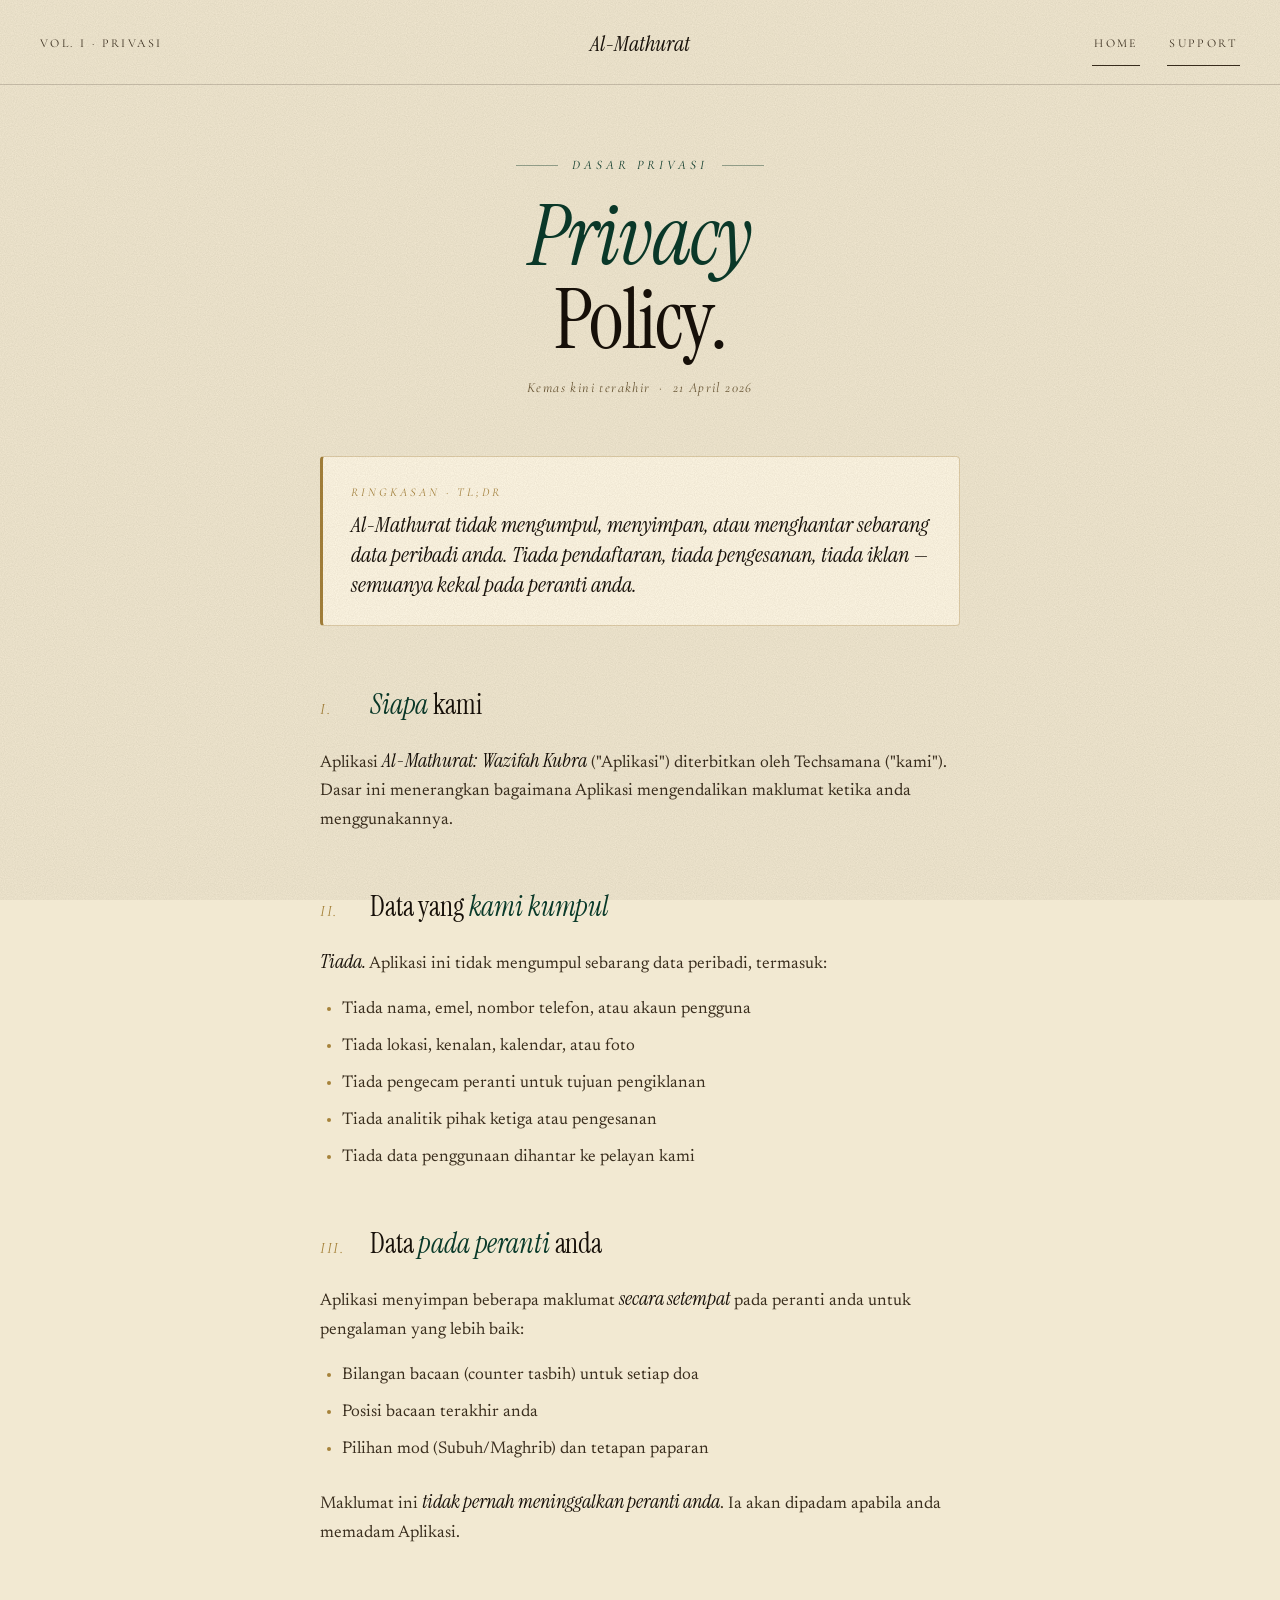
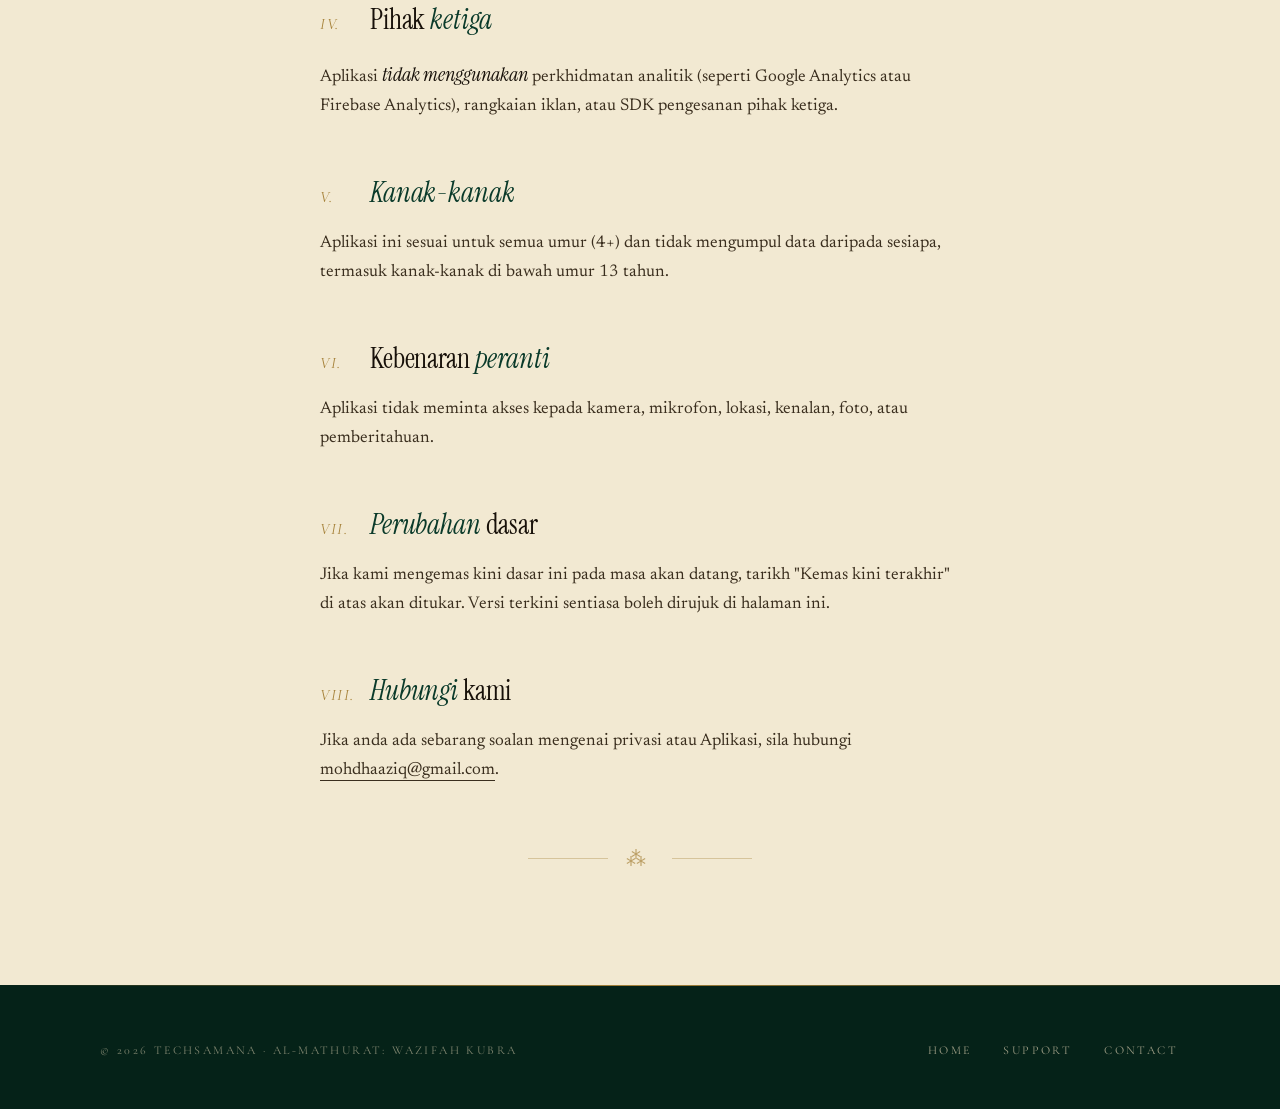
==== privacy.html @ 92a02a67 "Initial landing page for mathurat.haaziq.dev Static HTML landing with Privacy + Support pages for Al" ====
<!DOCTYPE html>
<html lang="ms">
<head>
  <meta charset="UTF-8" />
  <meta name="viewport" content="width=device-width, initial-scale=1.0" />
  <title>Privacy Policy — Al-Mathurat: Wazifah Kubra</title>
  <meta name="description" content="Dasar privasi untuk aplikasi Al-Mathurat: Wazifah Kubra. Kami tidak mengumpul sebarang data peribadi." />
  <meta name="theme-color" content="#0a3a2a" />
  <link rel="icon" type="image/png" href="./assets/icon.png" />

  <link rel="preconnect" href="https://fonts.googleapis.com" />
  <link rel="preconnect" href="https://fonts.gstatic.com" crossorigin />
  <link href="https://fonts.googleapis.com/css2?family=Amiri:wght@400;700&family=Cormorant+Garamond:ital,wght@0,400;0,500;1,400&family=Instrument+Serif:ital@0;1&family=Newsreader:ital,opsz,wght@0,6..72,300;0,6..72,400;0,6..72,500;1,6..72,300;1,6..72,400&display=swap" rel="stylesheet" />

  <style>
    :root {
      --paper:      #f2e9d2;
      --paper-2:    #ebdfc2;
      --ink:        #171009;
      --ink-soft:   #3a2e1e;
      --ink-mute:   #6b5836;
      --emerald:    #0a3a2a;
      --emerald-dk: #052218;
      --gold:       #a6823a;
      --gold-soft:  #c9a55f;
      --oxblood:    #7a2e2a;
      --rule:       rgba(23, 16, 9, 0.18);
      --rule-soft:  rgba(23, 16, 9, 0.08);
    }
    * { box-sizing: border-box; }
    html, body { margin: 0; padding: 0; }
    body {
      background: var(--paper);
      color: var(--ink);
      font-family: 'Newsreader', 'Iowan Old Style', Georgia, serif;
      font-size: 18px;
      line-height: 1.65;
      -webkit-font-smoothing: antialiased;
      text-rendering: optimizeLegibility;
    }
    body::before {
      content: '';
      position: fixed;
      inset: 0;
      pointer-events: none;
      z-index: 100;
      background-image: url("data:image/svg+xml;utf8,<svg xmlns='http://www.w3.org/2000/svg' width='220' height='220'><filter id='n'><feTurbulence type='fractalNoise' baseFrequency='0.9' numOctaves='2' stitchTiles='stitch'/><feColorMatrix values='0 0 0 0 0.09 0 0 0 0 0.06 0 0 0 0 0.03 0 0 0 0.55 0'/></filter><rect width='100%25' height='100%25' filter='url(%23n)'/></svg>");
      opacity: 0.22;
      mix-blend-mode: multiply;
    }
    a { color: inherit; text-decoration: none; }
    .ul-link { position: relative; display: inline; border-bottom: 1px solid currentColor; padding-bottom: 1px; }
    .ul-link:hover { color: var(--emerald); }

    /* Focus rings */
    *:focus { outline: none; }
    a:focus-visible,
    summary:focus-visible,
    button:focus-visible {
      outline: 2px solid var(--emerald);
      outline-offset: 3px;
      border-radius: 2px;
    }

    /* Skip link */
    .skip-link {
      position: absolute;
      top: -48px; left: 14px;
      background: var(--ink); color: var(--paper);
      padding: 10px 18px;
      font-family: 'Cormorant Garamond', serif;
      font-size: 13px; letter-spacing: 0.2em; text-transform: uppercase;
      z-index: 1000; transition: top 0.2s ease-out;
    }
    .skip-link:focus { top: 14px; }

    /* Masthead */
    .masthead {
      padding: 22px 40px 18px;
      display: grid;
      grid-template-columns: 1fr auto 1fr;
      align-items: center;
      gap: 20px;
      border-bottom: 1px solid var(--rule);
      font-family: 'Cormorant Garamond', serif;
      font-size: 12px;
      letter-spacing: 0.2em;
      text-transform: uppercase;
      color: var(--ink-soft);
    }
    .masthead-left { justify-self: start; }
    .masthead-right { justify-self: end; }
    .masthead-right a {
      margin-left: 22px;
      display: inline-flex;
      align-items: center;
      min-height: 44px;
      padding: 10px 2px;
    }
    .masthead-brand {
      justify-self: center;
      font-family: 'Instrument Serif', serif;
      font-style: italic;
      font-size: 22px;
      letter-spacing: 0;
      text-transform: none;
      color: var(--ink);
      line-height: 1;
    }

    /* Article */
    .article {
      max-width: 720px;
      margin: 0 auto;
      padding: 70px 40px 100px;
    }
    .article-header { text-align: center; margin-bottom: 56px; }
    .eyebrow {
      font-family: 'Cormorant Garamond', serif;
      font-style: italic;
      font-size: 13px;
      letter-spacing: 0.3em;
      text-transform: uppercase;
      color: var(--emerald);
      margin-bottom: 18px;
      display: flex;
      align-items: center;
      justify-content: center;
      gap: 14px;
    }
    .eyebrow::before, .eyebrow::after {
      content: '';
      width: 42px;
      height: 1px;
      background: var(--emerald);
      opacity: 0.4;
    }
    h1 {
      font-family: 'Instrument Serif', serif;
      font-weight: 400;
      font-size: clamp(48px, 7vw, 84px);
      line-height: 1;
      letter-spacing: -0.02em;
      margin: 0 0 14px;
      color: var(--ink);
    }
    h1 em { font-style: italic; color: var(--emerald); }
    .updated {
      font-family: 'Cormorant Garamond', serif;
      font-style: italic;
      color: var(--ink-mute);
      font-size: 14px;
      letter-spacing: 0.1em;
    }

    /* Summary card */
    .summary {
      background: #fff8e5;
      border: 1px solid rgba(166, 130, 58, 0.35);
      border-left: 3px solid var(--gold);
      border-radius: 4px;
      padding: 26px 28px;
      margin: 44px 0 56px;
      position: relative;
    }
    .summary .label {
      font-family: 'Cormorant Garamond', serif;
      font-style: italic;
      font-size: 12px;
      letter-spacing: 0.25em;
      text-transform: uppercase;
      color: var(--gold);
      display: block;
      margin-bottom: 8px;
    }
    .summary p {
      font-family: 'Instrument Serif', serif;
      font-style: italic;
      font-size: 22px;
      line-height: 1.35;
      margin: 0;
      color: var(--ink);
    }

    /* Section */
    h2 {
      font-family: 'Instrument Serif', serif;
      font-weight: 400;
      font-size: 28px;
      letter-spacing: -0.005em;
      margin: 48px 0 4px;
      color: var(--ink);
      display: flex;
      align-items: baseline;
      gap: 14px;
    }
    h2 em { font-style: italic; color: var(--emerald); }
    h2 .num {
      font-family: 'Cormorant Garamond', serif;
      font-style: italic;
      font-size: 16px;
      color: var(--gold);
      letter-spacing: 0.1em;
      min-width: 36px;
    }
    h2 + p { margin-top: 14px; }

    p, li { color: var(--ink-soft); font-size: 17px; line-height: 1.7; }
    p { margin: 0 0 16px; }
    p strong { color: var(--ink); font-weight: 500; font-style: italic; font-family: 'Instrument Serif', serif; font-size: 20px; }
    ul { padding-left: 22px; margin: 8px 0 20px; }
    ul li { margin-bottom: 8px; }
    ul li::marker { color: var(--gold); }

    /* Ornament divider */
    .ornament {
      display: flex;
      align-items: center;
      justify-content: center;
      gap: 18px;
      padding: 40px 0 10px;
      color: var(--gold);
      opacity: 0.7;
    }
    .ornament .line { width: 80px; height: 1px; background: currentColor; opacity: 0.5; }
    .ornament .glyph {
      font-family: 'Instrument Serif', serif;
      font-size: 20px;
      letter-spacing: 0.4em;
    }

    /* Footer */
    .colophon {
      background: var(--emerald-dk);
      color: #d4c9ac;
      padding: 44px 40px 36px;
      position: relative;
    }
    .colophon::before {
      content: '';
      position: absolute;
      top: 0; left: 0; right: 0;
      height: 1px;
      background: linear-gradient(90deg, transparent, var(--gold), transparent);
    }
    .colophon-inner {
      max-width: 1080px;
      margin: 0 auto;
      display: flex;
      justify-content: space-between;
      align-items: center;
      flex-wrap: wrap;
      gap: 18px;
      font-family: 'Cormorant Garamond', serif;
      font-size: 12px;
      letter-spacing: 0.2em;
      text-transform: uppercase;
      color: rgba(212, 201, 172, 0.6);
    }
    .colophon nav { display: flex; gap: 28px; }
    .colophon nav a {
      color: rgba(212, 201, 172, 0.75);
      transition: color 0.3s;
      display: inline-flex;
      align-items: center;
      min-height: 44px;
      padding: 6px 2px;
    }
    .colophon nav a:hover { color: var(--gold-soft); }

    @media (max-width: 720px) {
      .masthead { padding: 16px 20px; font-size: 10px; grid-template-columns: 1fr 1fr; }
      .masthead-brand { grid-column: 1 / -1; justify-self: start; font-size: 18px; order: -1; }
      .masthead-right a { margin-left: 14px; }
      .article { padding: 50px 22px 70px; }
      .summary p { font-size: 19px; }
      h2 { font-size: 24px; }
      .colophon { padding: 36px 22px; }
      .colophon-inner { flex-direction: column; align-items: flex-start; }
    }
  </style>
</head>
<body>

  <a href="#main" class="skip-link">Langkau ke kandungan</a>

  <header class="masthead">
    <div class="masthead-left">Vol. I · Privasi</div>
    <a class="masthead-brand" href="./index.html">Al-Mathurat</a>
    <div class="masthead-right">
      <a class="ul-link" href="./index.html">Home</a>
      <a class="ul-link" href="./support.html">Support</a>
    </div>
  </header>

  <main id="main"><article class="article">
    <header class="article-header">
      <div class="eyebrow"><span>Dasar Privasi</span></div>
      <h1><em>Privacy</em><br/>Policy.</h1>
      <div class="updated">Kemas kini terakhir &nbsp;·&nbsp; 21 April 2026</div>
    </header>

    <aside class="summary">
      <span class="label">Ringkasan · tl;dr</span>
      <p>Al-Mathurat tidak mengumpul, menyimpan, atau menghantar sebarang data peribadi anda. Tiada pendaftaran, tiada pengesanan, tiada iklan — semuanya kekal pada peranti anda.</p>
    </aside>

    <h2><span class="num">I.</span> <span><em>Siapa</em> kami</span></h2>
    <p>Aplikasi <strong>Al-Mathurat: Wazifah Kubra</strong> ("Aplikasi") diterbitkan oleh Techsamana ("kami"). Dasar ini menerangkan bagaimana Aplikasi mengendalikan maklumat ketika anda menggunakannya.</p>

    <h2><span class="num">II.</span> <span>Data yang <em>kami kumpul</em></span></h2>
    <p><strong>Tiada.</strong> Aplikasi ini tidak mengumpul sebarang data peribadi, termasuk:</p>
    <ul>
      <li>Tiada nama, emel, nombor telefon, atau akaun pengguna</li>
      <li>Tiada lokasi, kenalan, kalendar, atau foto</li>
      <li>Tiada pengecam peranti untuk tujuan pengiklanan</li>
      <li>Tiada analitik pihak ketiga atau pengesanan</li>
      <li>Tiada data penggunaan dihantar ke pelayan kami</li>
    </ul>

    <h2><span class="num">III.</span> <span>Data <em>pada peranti</em> anda</span></h2>
    <p>Aplikasi menyimpan beberapa maklumat <strong>secara setempat</strong> pada peranti anda untuk pengalaman yang lebih baik:</p>
    <ul>
      <li>Bilangan bacaan (counter tasbih) untuk setiap doa</li>
      <li>Posisi bacaan terakhir anda</li>
      <li>Pilihan mod (Subuh/Maghrib) dan tetapan paparan</li>
    </ul>
    <p>Maklumat ini <strong>tidak pernah meninggalkan peranti anda</strong>. Ia akan dipadam apabila anda memadam Aplikasi.</p>

    <h2><span class="num">IV.</span> <span>Pihak <em>ketiga</em></span></h2>
    <p>Aplikasi <strong>tidak menggunakan</strong> perkhidmatan analitik (seperti Google Analytics atau Firebase Analytics), rangkaian iklan, atau SDK pengesanan pihak ketiga.</p>

    <h2><span class="num">V.</span> <span><em>Kanak-kanak</em></span></h2>
    <p>Aplikasi ini sesuai untuk semua umur (4+) dan tidak mengumpul data daripada sesiapa, termasuk kanak-kanak di bawah umur 13 tahun.</p>

    <h2><span class="num">VI.</span> <span>Kebenaran <em>peranti</em></span></h2>
    <p>Aplikasi tidak meminta akses kepada kamera, mikrofon, lokasi, kenalan, foto, atau pemberitahuan.</p>

    <h2><span class="num">VII.</span> <span><em>Perubahan</em> dasar</span></h2>
    <p>Jika kami mengemas kini dasar ini pada masa akan datang, tarikh "Kemas kini terakhir" di atas akan ditukar. Versi terkini sentiasa boleh dirujuk di halaman ini.</p>

    <h2><span class="num">VIII.</span> <span><em>Hubungi</em> kami</span></h2>
    <p>Jika anda ada sebarang soalan mengenai privasi atau Aplikasi, sila hubungi <a class="ul-link" href="mailto:mohdhaaziq@gmail.com">mohdhaaziq@gmail.com</a>.</p>

    <div class="ornament" aria-hidden="true">
      <span class="line"></span>
      <span class="glyph">⁂</span>
      <span class="line"></span>
    </div>
  </article></main>

  <footer class="colophon">
    <div class="colophon-inner">
      <div>© 2026 Techsamana · Al-Mathurat: Wazifah Kubra</div>
      <nav>
        <a href="./index.html">Home</a>
        <a href="./support.html">Support</a>
        <a href="mailto:mohdhaaziq@gmail.com">Contact</a>
      </nav>
    </div>
  </footer>

</body>
</html>
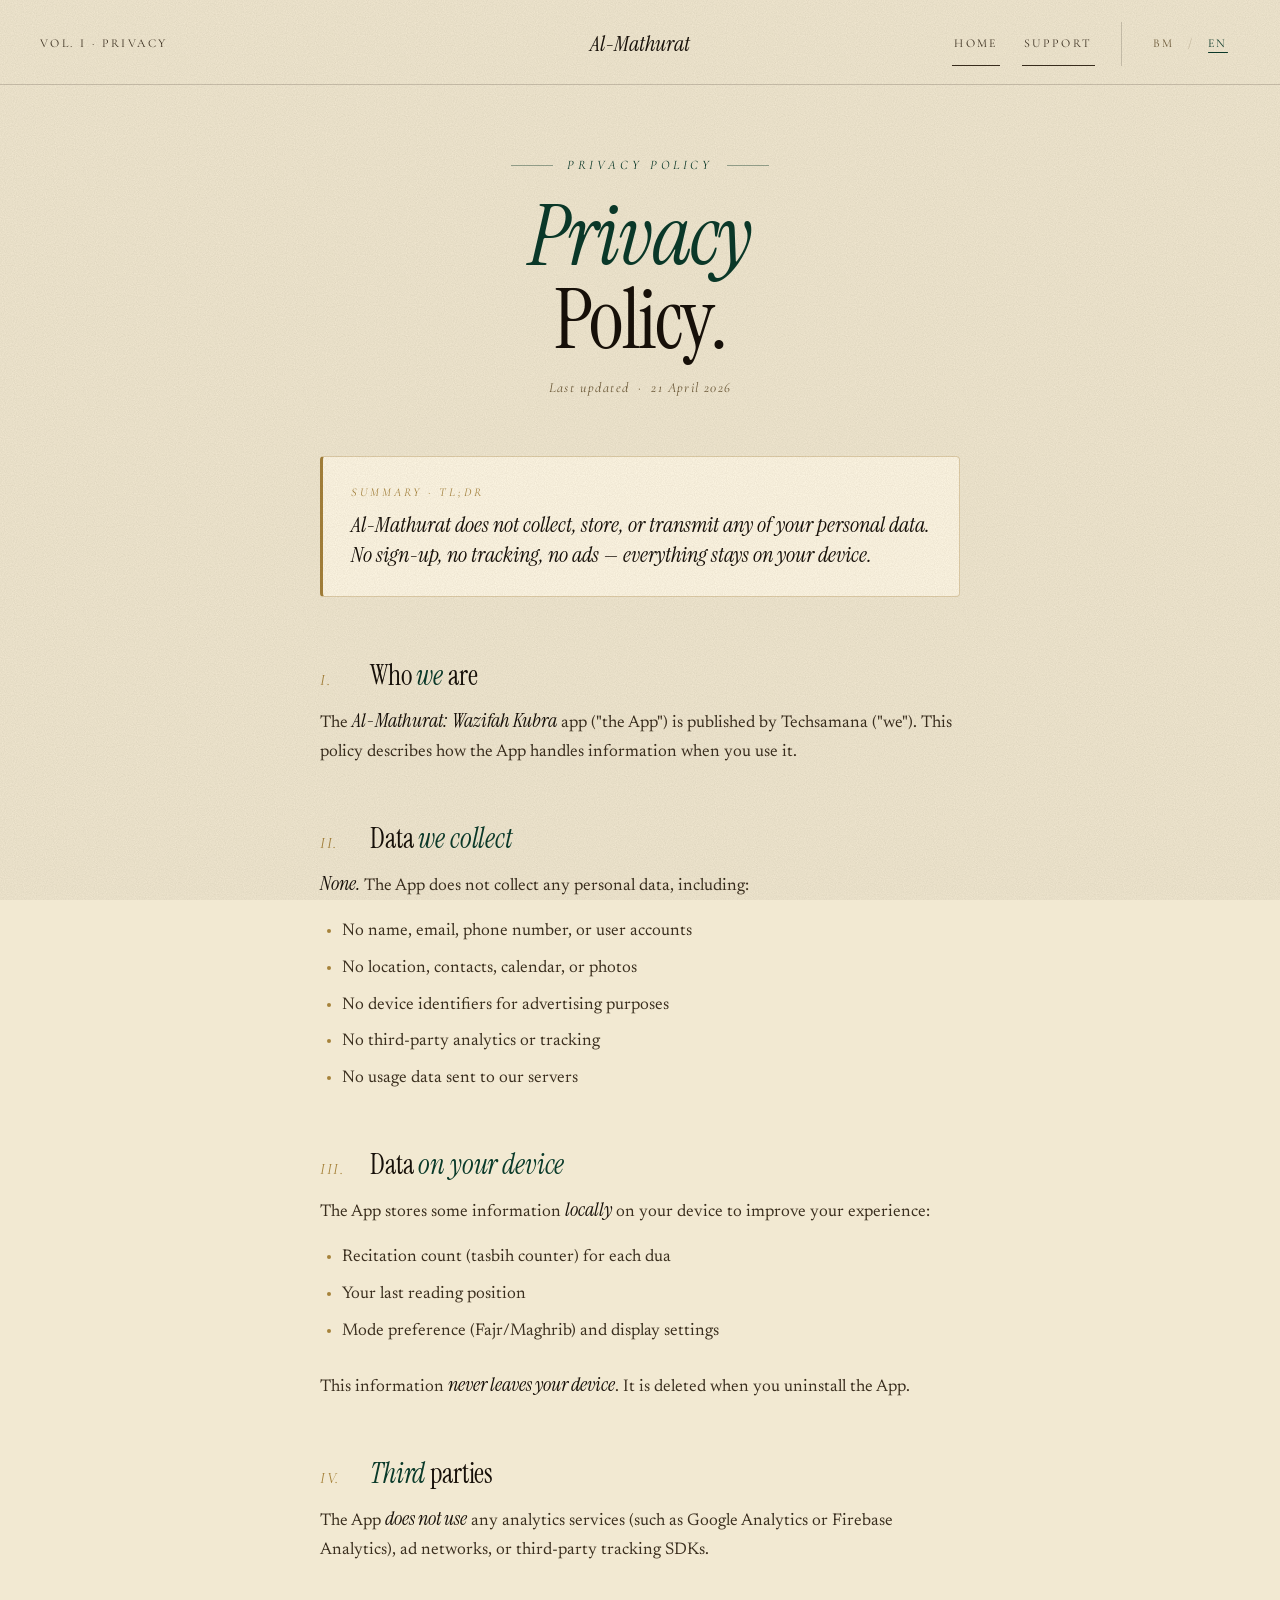
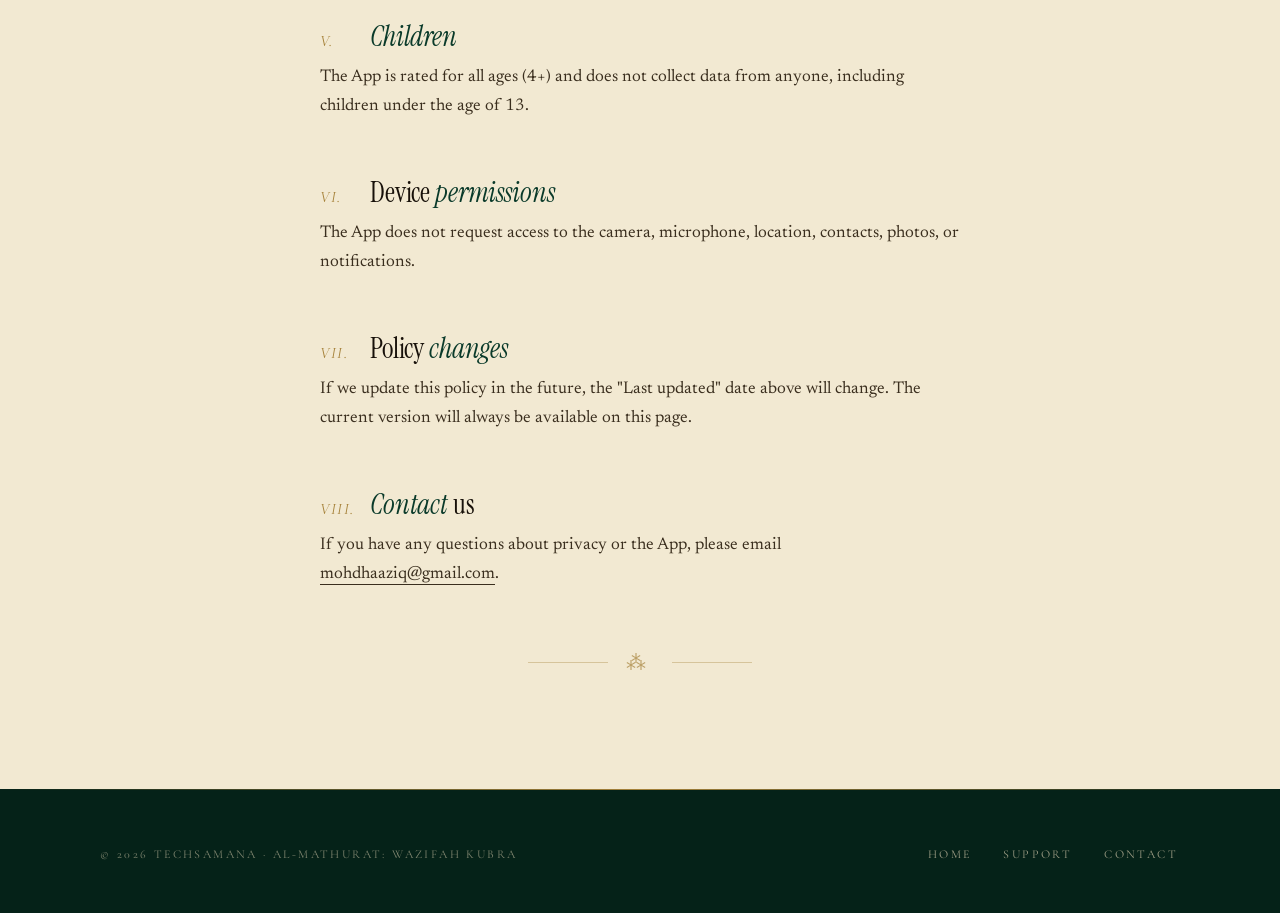
==== commit b22a9f2e: "Add BM/EN language toggle on Privacy and Support pages - Inline head script hydrates <html lang>/dat" ====
--- a/privacy.html
+++ b/privacy.html
@@ -1,12 +1,24 @@
 <!DOCTYPE html>
-<html lang="ms">
+<html lang="ms" data-lang="ms">
 <head>
   <meta charset="UTF-8" />
   <meta name="viewport" content="width=device-width, initial-scale=1.0" />
   <title>Privacy Policy — Al-Mathurat: Wazifah Kubra</title>
-  <meta name="description" content="Dasar privasi untuk aplikasi Al-Mathurat: Wazifah Kubra. Kami tidak mengumpul sebarang data peribadi." />
+  <meta name="description" content="Privacy policy for Al-Mathurat: Wazifah Kubra. Dasar privasi aplikasi — kami tidak mengumpul sebarang data peribadi. We do not collect any personal data." />
   <meta name="theme-color" content="#0a3a2a" />
   <link rel="icon" type="image/png" href="./assets/icon.png" />
+
+  <script>
+    (function(){
+      try {
+        var saved = localStorage.getItem('mathurat-lang');
+        var nav = (navigator.language || '').toLowerCase();
+        var l = saved || (nav.indexOf('en') === 0 ? 'en' : 'ms');
+        document.documentElement.setAttribute('lang', l);
+        document.documentElement.setAttribute('data-lang', l);
+      } catch(e){}
+    })();
+  </script>
 
   <link rel="preconnect" href="https://fonts.googleapis.com" />
   <link rel="preconnect" href="https://fonts.gstatic.com" crossorigin />
@@ -52,6 +64,10 @@
     .ul-link { position: relative; display: inline; border-bottom: 1px solid currentColor; padding-bottom: 1px; }
     .ul-link:hover { color: var(--emerald); }
 
+    /* Language visibility */
+    html[data-lang="ms"] [data-l="en"],
+    html[data-lang="en"] [data-l="ms"] { display: none !important; }
+
     /* Focus rings */
     *:focus { outline: none; }
     a:focus-visible,
@@ -89,9 +105,14 @@
       color: var(--ink-soft);
     }
     .masthead-left { justify-self: start; }
-    .masthead-right { justify-self: end; }
+    .masthead-right {
+      justify-self: end;
+      display: inline-flex;
+      align-items: center;
+      flex-wrap: wrap;
+      gap: 0 22px;
+    }
     .masthead-right a {
-      margin-left: 22px;
       display: inline-flex;
       align-items: center;
       min-height: 44px;
@@ -107,6 +128,41 @@
       color: var(--ink);
       line-height: 1;
     }
+
+    /* Language switch */
+    .lang-switch {
+      display: inline-flex;
+      align-items: center;
+      gap: 2px;
+      padding-left: 20px;
+      margin-left: 4px;
+      border-left: 1px solid var(--rule);
+      font-family: 'Cormorant Garamond', serif;
+      font-size: 12px;
+      letter-spacing: 0.2em;
+      text-transform: uppercase;
+    }
+    .lang-btn {
+      background: none;
+      border: none;
+      color: var(--ink-mute);
+      font: inherit;
+      letter-spacing: inherit;
+      text-transform: inherit;
+      cursor: pointer;
+      padding: 12px 8px;
+      min-height: 44px;
+      min-width: 44px;
+      transition: color 0.2s;
+    }
+    .lang-btn[aria-pressed="true"] {
+      color: var(--emerald);
+      text-decoration: underline;
+      text-underline-offset: 5px;
+      text-decoration-thickness: 1px;
+    }
+    .lang-btn:hover { color: var(--emerald); }
+    .lang-sep { color: var(--ink-mute); opacity: 0.35; user-select: none; }
 
     /* Article */
     .article {
@@ -271,7 +327,8 @@
     @media (max-width: 720px) {
       .masthead { padding: 16px 20px; font-size: 10px; grid-template-columns: 1fr 1fr; }
       .masthead-brand { grid-column: 1 / -1; justify-self: start; font-size: 18px; order: -1; }
-      .masthead-right a { margin-left: 14px; }
+      .masthead-right { gap: 0 14px; }
+      .lang-switch { padding-left: 12px; margin-left: 0; }
       .article { padding: 50px 22px 70px; }
       .summary p { font-size: 19px; }
       h2 { font-size: 24px; }
@@ -280,67 +337,142 @@
     }
   </style>
 </head>
-<body>
-
-  <a href="#main" class="skip-link">Langkau ke kandungan</a>
+<body data-title-ms="Dasar Privasi — Al-Mathurat: Wazifah Kubra" data-title-en="Privacy Policy — Al-Mathurat: Wazifah Kubra">
+
+  <a href="#main" class="skip-link">
+    <span data-l="ms">Langkau ke kandungan</span>
+    <span data-l="en">Skip to content</span>
+  </a>
 
   <header class="masthead">
-    <div class="masthead-left">Vol. I · Privasi</div>
+    <div class="masthead-left">
+      <span data-l="ms">Vol. I · Privasi</span>
+      <span data-l="en">Vol. I · Privacy</span>
+    </div>
     <a class="masthead-brand" href="./index.html">Al-Mathurat</a>
     <div class="masthead-right">
       <a class="ul-link" href="./index.html">Home</a>
       <a class="ul-link" href="./support.html">Support</a>
+      <div class="lang-switch" role="group" aria-label="Language / Bahasa">
+        <button type="button" class="lang-btn" data-set-lang="ms" aria-pressed="true">BM</button>
+        <span class="lang-sep" aria-hidden="true">/</span>
+        <button type="button" class="lang-btn" data-set-lang="en" aria-pressed="false">EN</button>
+      </div>
     </div>
   </header>
 
   <main id="main"><article class="article">
     <header class="article-header">
-      <div class="eyebrow"><span>Dasar Privasi</span></div>
-      <h1><em>Privacy</em><br/>Policy.</h1>
-      <div class="updated">Kemas kini terakhir &nbsp;·&nbsp; 21 April 2026</div>
+      <div class="eyebrow">
+        <span data-l="ms">Dasar Privasi</span>
+        <span data-l="en">Privacy Policy</span>
+      </div>
+      <h1 data-l="ms"><em>Dasar</em><br/>Privasi.</h1>
+      <h1 data-l="en"><em>Privacy</em><br/>Policy.</h1>
+      <div class="updated">
+        <span data-l="ms">Kemas kini terakhir &nbsp;·&nbsp; 21 April 2026</span>
+        <span data-l="en">Last updated &nbsp;·&nbsp; 21 April 2026</span>
+      </div>
     </header>
 
     <aside class="summary">
-      <span class="label">Ringkasan · tl;dr</span>
-      <p>Al-Mathurat tidak mengumpul, menyimpan, atau menghantar sebarang data peribadi anda. Tiada pendaftaran, tiada pengesanan, tiada iklan — semuanya kekal pada peranti anda.</p>
+      <span class="label">
+        <span data-l="ms">Ringkasan · tl;dr</span>
+        <span data-l="en">Summary · tl;dr</span>
+      </span>
+      <p data-l="ms">Al-Mathurat tidak mengumpul, menyimpan, atau menghantar sebarang data peribadi anda. Tiada pendaftaran, tiada pengesanan, tiada iklan — semuanya kekal pada peranti anda.</p>
+      <p data-l="en">Al-Mathurat does not collect, store, or transmit any of your personal data. No sign-up, no tracking, no ads — everything stays on your device.</p>
     </aside>
 
-    <h2><span class="num">I.</span> <span><em>Siapa</em> kami</span></h2>
-    <p>Aplikasi <strong>Al-Mathurat: Wazifah Kubra</strong> ("Aplikasi") diterbitkan oleh Techsamana ("kami"). Dasar ini menerangkan bagaimana Aplikasi mengendalikan maklumat ketika anda menggunakannya.</p>
-
-    <h2><span class="num">II.</span> <span>Data yang <em>kami kumpul</em></span></h2>
-    <p><strong>Tiada.</strong> Aplikasi ini tidak mengumpul sebarang data peribadi, termasuk:</p>
-    <ul>
+    <h2>
+      <span class="num">I.</span>
+      <span data-l="ms"><em>Siapa</em> kami</span>
+      <span data-l="en">Who <em>we</em> are</span>
+    </h2>
+    <p data-l="ms">Aplikasi <strong>Al-Mathurat: Wazifah Kubra</strong> ("Aplikasi") diterbitkan oleh Techsamana ("kami"). Dasar ini menerangkan bagaimana Aplikasi mengendalikan maklumat ketika anda menggunakannya.</p>
+    <p data-l="en">The <strong>Al-Mathurat: Wazifah Kubra</strong> app ("the App") is published by Techsamana ("we"). This policy describes how the App handles information when you use it.</p>
+
+    <h2>
+      <span class="num">II.</span>
+      <span data-l="ms">Data yang <em>kami kumpul</em></span>
+      <span data-l="en">Data <em>we collect</em></span>
+    </h2>
+    <p data-l="ms"><strong>Tiada.</strong> Aplikasi ini tidak mengumpul sebarang data peribadi, termasuk:</p>
+    <p data-l="en"><strong>None.</strong> The App does not collect any personal data, including:</p>
+    <ul data-l="ms">
       <li>Tiada nama, emel, nombor telefon, atau akaun pengguna</li>
       <li>Tiada lokasi, kenalan, kalendar, atau foto</li>
       <li>Tiada pengecam peranti untuk tujuan pengiklanan</li>
       <li>Tiada analitik pihak ketiga atau pengesanan</li>
       <li>Tiada data penggunaan dihantar ke pelayan kami</li>
     </ul>
-
-    <h2><span class="num">III.</span> <span>Data <em>pada peranti</em> anda</span></h2>
-    <p>Aplikasi menyimpan beberapa maklumat <strong>secara setempat</strong> pada peranti anda untuk pengalaman yang lebih baik:</p>
-    <ul>
+    <ul data-l="en">
+      <li>No name, email, phone number, or user accounts</li>
+      <li>No location, contacts, calendar, or photos</li>
+      <li>No device identifiers for advertising purposes</li>
+      <li>No third-party analytics or tracking</li>
+      <li>No usage data sent to our servers</li>
+    </ul>
+
+    <h2>
+      <span class="num">III.</span>
+      <span data-l="ms">Data <em>pada peranti</em> anda</span>
+      <span data-l="en">Data <em>on your device</em></span>
+    </h2>
+    <p data-l="ms">Aplikasi menyimpan beberapa maklumat <strong>secara setempat</strong> pada peranti anda untuk pengalaman yang lebih baik:</p>
+    <p data-l="en">The App stores some information <strong>locally</strong> on your device to improve your experience:</p>
+    <ul data-l="ms">
       <li>Bilangan bacaan (counter tasbih) untuk setiap doa</li>
       <li>Posisi bacaan terakhir anda</li>
       <li>Pilihan mod (Subuh/Maghrib) dan tetapan paparan</li>
     </ul>
-    <p>Maklumat ini <strong>tidak pernah meninggalkan peranti anda</strong>. Ia akan dipadam apabila anda memadam Aplikasi.</p>
-
-    <h2><span class="num">IV.</span> <span>Pihak <em>ketiga</em></span></h2>
-    <p>Aplikasi <strong>tidak menggunakan</strong> perkhidmatan analitik (seperti Google Analytics atau Firebase Analytics), rangkaian iklan, atau SDK pengesanan pihak ketiga.</p>
-
-    <h2><span class="num">V.</span> <span><em>Kanak-kanak</em></span></h2>
-    <p>Aplikasi ini sesuai untuk semua umur (4+) dan tidak mengumpul data daripada sesiapa, termasuk kanak-kanak di bawah umur 13 tahun.</p>
-
-    <h2><span class="num">VI.</span> <span>Kebenaran <em>peranti</em></span></h2>
-    <p>Aplikasi tidak meminta akses kepada kamera, mikrofon, lokasi, kenalan, foto, atau pemberitahuan.</p>
-
-    <h2><span class="num">VII.</span> <span><em>Perubahan</em> dasar</span></h2>
-    <p>Jika kami mengemas kini dasar ini pada masa akan datang, tarikh "Kemas kini terakhir" di atas akan ditukar. Versi terkini sentiasa boleh dirujuk di halaman ini.</p>
-
-    <h2><span class="num">VIII.</span> <span><em>Hubungi</em> kami</span></h2>
-    <p>Jika anda ada sebarang soalan mengenai privasi atau Aplikasi, sila hubungi <a class="ul-link" href="mailto:mohdhaaziq@gmail.com">mohdhaaziq@gmail.com</a>.</p>
+    <ul data-l="en">
+      <li>Recitation count (tasbih counter) for each dua</li>
+      <li>Your last reading position</li>
+      <li>Mode preference (Fajr/Maghrib) and display settings</li>
+    </ul>
+    <p data-l="ms">Maklumat ini <strong>tidak pernah meninggalkan peranti anda</strong>. Ia akan dipadam apabila anda memadam Aplikasi.</p>
+    <p data-l="en">This information <strong>never leaves your device</strong>. It is deleted when you uninstall the App.</p>
+
+    <h2>
+      <span class="num">IV.</span>
+      <span data-l="ms">Pihak <em>ketiga</em></span>
+      <span data-l="en"><em>Third</em> parties</span>
+    </h2>
+    <p data-l="ms">Aplikasi <strong>tidak menggunakan</strong> perkhidmatan analitik (seperti Google Analytics atau Firebase Analytics), rangkaian iklan, atau SDK pengesanan pihak ketiga.</p>
+    <p data-l="en">The App <strong>does not use</strong> any analytics services (such as Google Analytics or Firebase Analytics), ad networks, or third-party tracking SDKs.</p>
+
+    <h2>
+      <span class="num">V.</span>
+      <span data-l="ms"><em>Kanak-kanak</em></span>
+      <span data-l="en"><em>Children</em></span>
+    </h2>
+    <p data-l="ms">Aplikasi ini sesuai untuk semua umur (4+) dan tidak mengumpul data daripada sesiapa, termasuk kanak-kanak di bawah umur 13 tahun.</p>
+    <p data-l="en">The App is rated for all ages (4+) and does not collect data from anyone, including children under the age of 13.</p>
+
+    <h2>
+      <span class="num">VI.</span>
+      <span data-l="ms">Kebenaran <em>peranti</em></span>
+      <span data-l="en">Device <em>permissions</em></span>
+    </h2>
+    <p data-l="ms">Aplikasi tidak meminta akses kepada kamera, mikrofon, lokasi, kenalan, foto, atau pemberitahuan.</p>
+    <p data-l="en">The App does not request access to the camera, microphone, location, contacts, photos, or notifications.</p>
+
+    <h2>
+      <span class="num">VII.</span>
+      <span data-l="ms"><em>Perubahan</em> dasar</span>
+      <span data-l="en">Policy <em>changes</em></span>
+    </h2>
+    <p data-l="ms">Jika kami mengemas kini dasar ini pada masa akan datang, tarikh "Kemas kini terakhir" di atas akan ditukar. Versi terkini sentiasa boleh dirujuk di halaman ini.</p>
+    <p data-l="en">If we update this policy in the future, the "Last updated" date above will change. The current version will always be available on this page.</p>
+
+    <h2>
+      <span class="num">VIII.</span>
+      <span data-l="ms"><em>Hubungi</em> kami</span>
+      <span data-l="en"><em>Contact</em> us</span>
+    </h2>
+    <p data-l="ms">Jika anda ada sebarang soalan mengenai privasi atau Aplikasi, sila hubungi <a class="ul-link" href="mailto:mohdhaaziq@gmail.com">mohdhaaziq@gmail.com</a>.</p>
+    <p data-l="en">If you have any questions about privacy or the App, please email <a class="ul-link" href="mailto:mohdhaaziq@gmail.com">mohdhaaziq@gmail.com</a>.</p>
 
     <div class="ornament" aria-hidden="true">
       <span class="line"></span>
@@ -360,5 +492,28 @@
     </div>
   </footer>
 
+  <script>
+    (function(){
+      var root = document.documentElement;
+      var body = document.body;
+      function setLang(l){
+        if (l !== 'ms' && l !== 'en') l = 'ms';
+        root.setAttribute('lang', l);
+        root.setAttribute('data-lang', l);
+        try { localStorage.setItem('mathurat-lang', l); } catch(e){}
+        document.querySelectorAll('.lang-btn').forEach(function(b){
+          b.setAttribute('aria-pressed', b.getAttribute('data-set-lang') === l ? 'true' : 'false');
+        });
+        var tMs = body.getAttribute('data-title-ms');
+        var tEn = body.getAttribute('data-title-en');
+        if (tMs && tEn) document.title = l === 'en' ? tEn : tMs;
+      }
+      document.querySelectorAll('.lang-btn').forEach(function(b){
+        b.addEventListener('click', function(){ setLang(b.getAttribute('data-set-lang')); });
+      });
+      setLang(root.getAttribute('data-lang') || 'ms');
+    })();
+  </script>
+
 </body>
 </html>
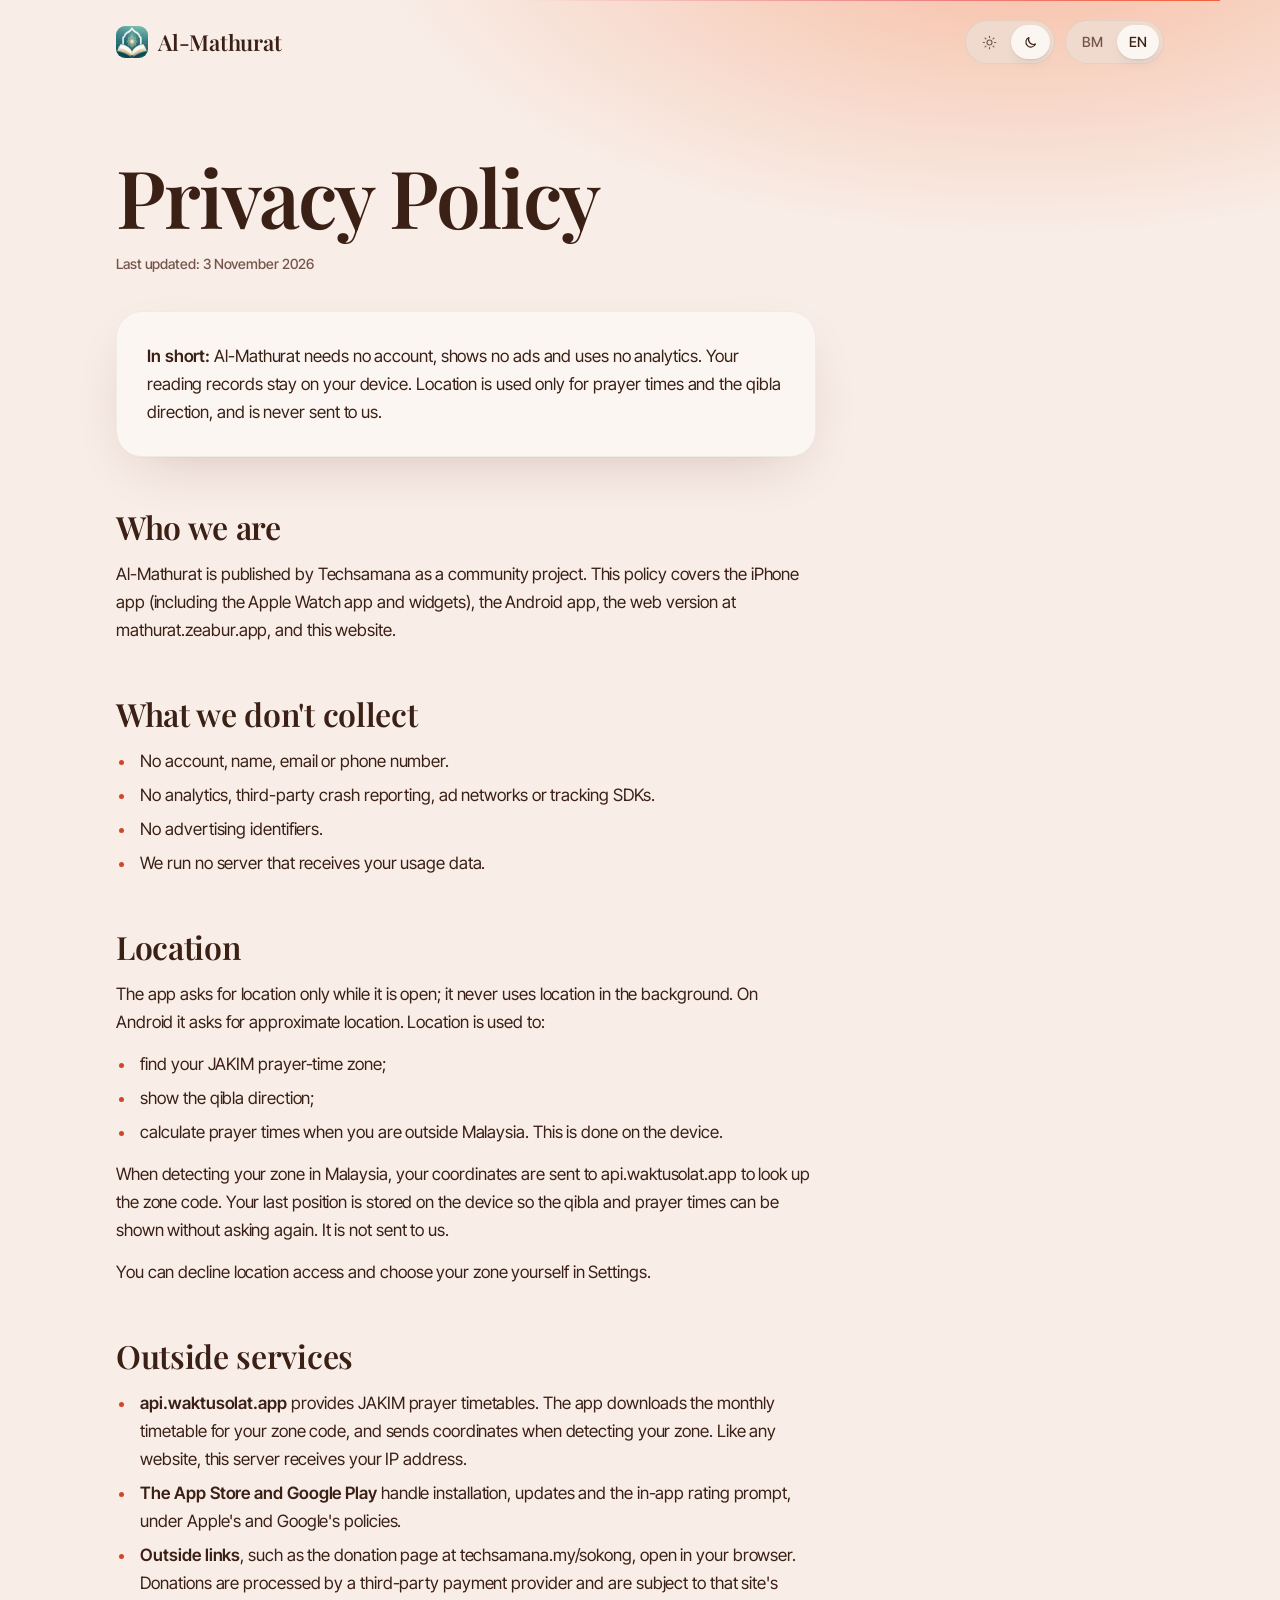
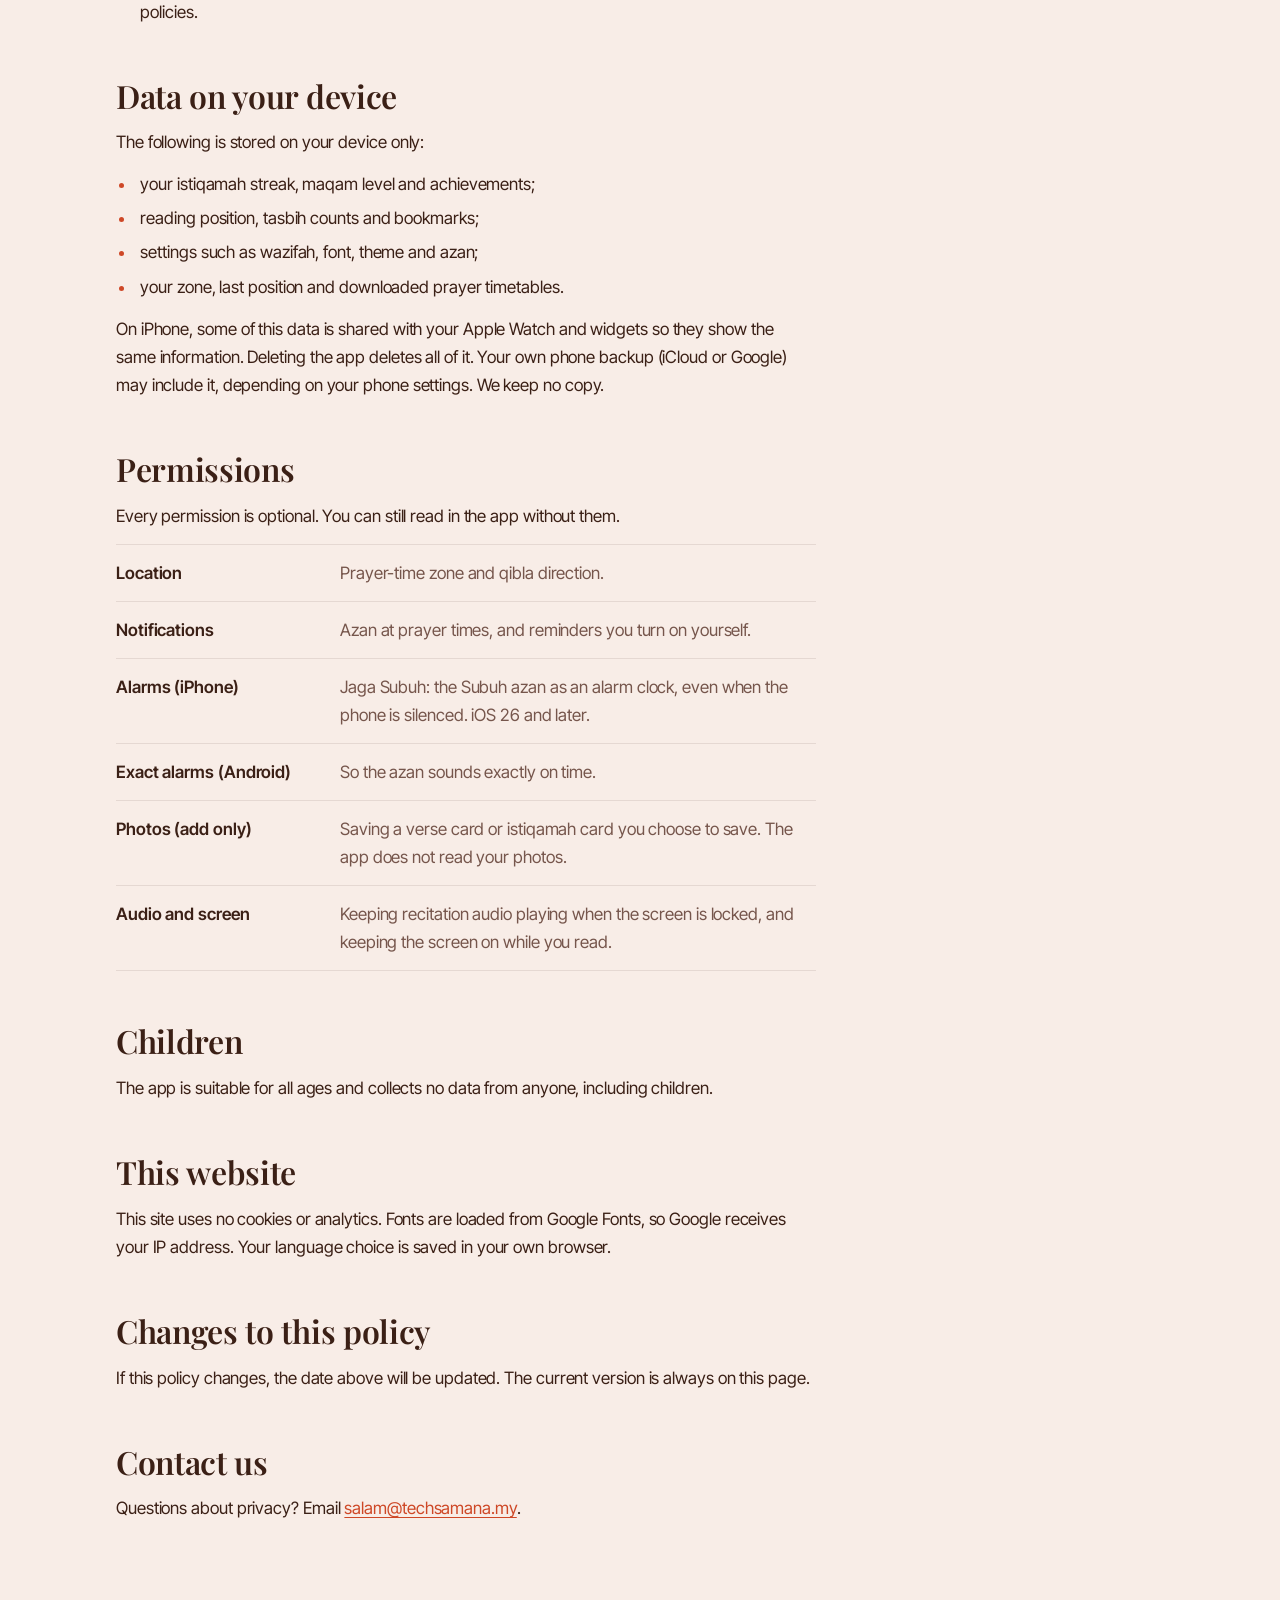
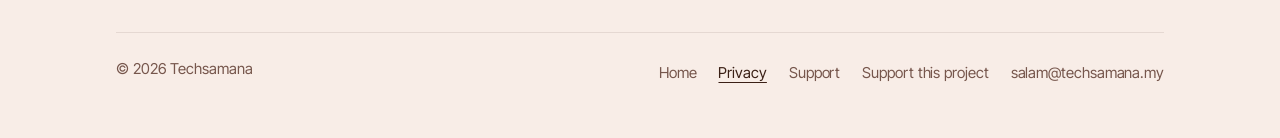
==== commit 9d6600dc: "Privasi & Bantuan: reka bentuk app + kandungan terkini - Reka bentuk sama dgn landing (token Subuh/M" ====
--- a/privacy.html
+++ b/privacy.html
@@ -3,517 +3,178 @@
 <head>
   <meta charset="UTF-8" />
   <meta name="viewport" content="width=device-width, initial-scale=1.0" />
-  <title>Privacy Policy — Al-Mathurat: Wazifah Kubra</title>
-  <meta name="description" content="Privacy policy for Al-Mathurat: Wazifah Kubra. Dasar privasi aplikasi — kami tidak mengumpul sebarang data peribadi. We do not collect any personal data." />
-  <meta name="theme-color" content="#0a3a2a" />
-  <link rel="icon" type="image/png" href="./assets/icon.png" />
-
+  <title>Dasar Privasi — Al-Mathurat</title>
+  <meta name="description" content="Dasar privasi Al-Mathurat: tiada akaun, tiada iklan, tiada analitik. Lokasi hanya digunakan untuk waktu solat dan arah kiblat." />
+  <meta name="theme-color" content="#eef5f8" />
+  <link rel="icon" type="image/png" href="./assets/icon-192.png" />
+  <link rel="apple-touch-icon" href="./assets/icon-192.png" />
+  <link rel="preconnect" href="https://fonts.googleapis.com" />
+  <link rel="preconnect" href="https://fonts.gstatic.com" crossorigin />
+  <link href="https://fonts.googleapis.com/css2?family=Inter+Tight:wght@400;500;600&family=Playfair+Display:wght@600&display=swap" rel="stylesheet" />
+  <link rel="stylesheet" href="./assets/page.css" />
   <script>
-    (function(){
+    (function () {
       try {
+        var q = new URLSearchParams(location.search).get('lang');
         var saved = localStorage.getItem('mathurat-lang');
         var nav = (navigator.language || '').toLowerCase();
-        var l = saved || (nav.indexOf('en') === 0 ? 'en' : 'ms');
+        var l = q || saved || (nav.indexOf('en') === 0 ? 'en' : 'ms');
+        if (l !== 'en') l = 'ms';
         document.documentElement.setAttribute('lang', l);
         document.documentElement.setAttribute('data-lang', l);
-      } catch(e){}
+      } catch (e) {}
     })();
   </script>
+</head>
+<body data-title-ms="Dasar Privasi — Al-Mathurat" data-title-en="Privacy Policy — Al-Mathurat">
+  <a class="skip" href="#utama"><span data-l="ms">Langkau ke kandungan</span><span data-l="en">Skip to content</span></a>
 
-  <link rel="preconnect" href="https://fonts.googleapis.com" />
-  <link rel="preconnect" href="https://fonts.gstatic.com" crossorigin />
-  <link href="https://fonts.googleapis.com/css2?family=Amiri:wght@400;700&family=Cormorant+Garamond:ital,wght@0,400;0,500;1,400&family=Instrument+Serif:ital@0;1&family=Newsreader:ital,opsz,wght@0,6..72,300;0,6..72,400;0,6..72,500;1,6..72,300;1,6..72,400&display=swap" rel="stylesheet" />
-
-  <style>
-    :root {
-      --paper:      #f2e9d2;
-      --paper-2:    #ebdfc2;
-      --ink:        #171009;
-      --ink-soft:   #3a2e1e;
-      --ink-mute:   #6b5836;
-      --emerald:    #0a3a2a;
-      --emerald-dk: #052218;
-      --gold:       #a6823a;
-      --gold-soft:  #c9a55f;
-      --oxblood:    #7a2e2a;
-      --rule:       rgba(23, 16, 9, 0.18);
-      --rule-soft:  rgba(23, 16, 9, 0.08);
-    }
-    * { box-sizing: border-box; }
-    html, body { margin: 0; padding: 0; }
-    body {
-      background: var(--paper);
-      color: var(--ink);
-      font-family: 'Newsreader', 'Iowan Old Style', Georgia, serif;
-      font-size: 18px;
-      line-height: 1.65;
-      -webkit-font-smoothing: antialiased;
-      text-rendering: optimizeLegibility;
-    }
-    body::before {
-      content: '';
-      position: fixed;
-      inset: 0;
-      pointer-events: none;
-      z-index: 100;
-      background-image: url("data:image/svg+xml;utf8,<svg xmlns='http://www.w3.org/2000/svg' width='220' height='220'><filter id='n'><feTurbulence type='fractalNoise' baseFrequency='0.9' numOctaves='2' stitchTiles='stitch'/><feColorMatrix values='0 0 0 0 0.09 0 0 0 0 0.06 0 0 0 0 0.03 0 0 0 0.55 0'/></filter><rect width='100%25' height='100%25' filter='url(%23n)'/></svg>");
-      opacity: 0.22;
-      mix-blend-mode: multiply;
-    }
-    a { color: inherit; text-decoration: none; }
-    .ul-link { position: relative; display: inline; border-bottom: 1px solid currentColor; padding-bottom: 1px; }
-    .ul-link:hover { color: var(--emerald); }
-
-    /* Language visibility */
-    html[data-lang="ms"] [data-l="en"],
-    html[data-lang="en"] [data-l="ms"] { display: none !important; }
-
-    /* Focus rings */
-    *:focus { outline: none; }
-    a:focus-visible,
-    summary:focus-visible,
-    button:focus-visible {
-      outline: 2px solid var(--emerald);
-      outline-offset: 3px;
-      border-radius: 2px;
-    }
-
-    /* Skip link */
-    .skip-link {
-      position: absolute;
-      top: -48px; left: 14px;
-      background: var(--ink); color: var(--paper);
-      padding: 10px 18px;
-      font-family: 'Cormorant Garamond', serif;
-      font-size: 13px; letter-spacing: 0.2em; text-transform: uppercase;
-      z-index: 1000; transition: top 0.2s ease-out;
-    }
-    .skip-link:focus { top: 14px; }
-
-    /* Masthead */
-    .masthead {
-      padding: 22px 40px 18px;
-      display: grid;
-      grid-template-columns: 1fr auto 1fr;
-      align-items: center;
-      gap: 20px;
-      border-bottom: 1px solid var(--rule);
-      font-family: 'Cormorant Garamond', serif;
-      font-size: 12px;
-      letter-spacing: 0.2em;
-      text-transform: uppercase;
-      color: var(--ink-soft);
-    }
-    .masthead-left { justify-self: start; }
-    .masthead-right {
-      justify-self: end;
-      display: inline-flex;
-      align-items: center;
-      flex-wrap: wrap;
-      gap: 0 22px;
-    }
-    .masthead-right a {
-      display: inline-flex;
-      align-items: center;
-      min-height: 44px;
-      padding: 10px 2px;
-    }
-    .masthead-brand {
-      justify-self: center;
-      font-family: 'Instrument Serif', serif;
-      font-style: italic;
-      font-size: 22px;
-      letter-spacing: 0;
-      text-transform: none;
-      color: var(--ink);
-      line-height: 1;
-    }
-
-    /* Language switch */
-    .lang-switch {
-      display: inline-flex;
-      align-items: center;
-      gap: 2px;
-      padding-left: 20px;
-      margin-left: 4px;
-      border-left: 1px solid var(--rule);
-      font-family: 'Cormorant Garamond', serif;
-      font-size: 12px;
-      letter-spacing: 0.2em;
-      text-transform: uppercase;
-    }
-    .lang-btn {
-      background: none;
-      border: none;
-      color: var(--ink-mute);
-      font: inherit;
-      letter-spacing: inherit;
-      text-transform: inherit;
-      cursor: pointer;
-      padding: 12px 8px;
-      min-height: 44px;
-      min-width: 44px;
-      transition: color 0.2s;
-    }
-    .lang-btn[aria-pressed="true"] {
-      color: var(--emerald);
-      text-decoration: underline;
-      text-underline-offset: 5px;
-      text-decoration-thickness: 1px;
-    }
-    .lang-btn:hover { color: var(--emerald); }
-    .lang-sep { color: var(--ink-mute); opacity: 0.35; user-select: none; }
-
-    /* Article */
-    .article {
-      max-width: 720px;
-      margin: 0 auto;
-      padding: 70px 40px 100px;
-    }
-    .article-header { text-align: center; margin-bottom: 56px; }
-    .eyebrow {
-      font-family: 'Cormorant Garamond', serif;
-      font-style: italic;
-      font-size: 13px;
-      letter-spacing: 0.3em;
-      text-transform: uppercase;
-      color: var(--emerald);
-      margin-bottom: 18px;
-      display: flex;
-      align-items: center;
-      justify-content: center;
-      gap: 14px;
-    }
-    .eyebrow::before, .eyebrow::after {
-      content: '';
-      width: 42px;
-      height: 1px;
-      background: var(--emerald);
-      opacity: 0.4;
-    }
-    h1 {
-      font-family: 'Instrument Serif', serif;
-      font-weight: 400;
-      font-size: clamp(48px, 7vw, 84px);
-      line-height: 1;
-      letter-spacing: -0.02em;
-      margin: 0 0 14px;
-      color: var(--ink);
-    }
-    h1 em { font-style: italic; color: var(--emerald); }
-    .updated {
-      font-family: 'Cormorant Garamond', serif;
-      font-style: italic;
-      color: var(--ink-mute);
-      font-size: 14px;
-      letter-spacing: 0.1em;
-    }
-
-    /* Summary card */
-    .summary {
-      background: #fff8e5;
-      border: 1px solid rgba(166, 130, 58, 0.35);
-      border-left: 3px solid var(--gold);
-      border-radius: 4px;
-      padding: 26px 28px;
-      margin: 44px 0 56px;
-      position: relative;
-    }
-    .summary .label {
-      font-family: 'Cormorant Garamond', serif;
-      font-style: italic;
-      font-size: 12px;
-      letter-spacing: 0.25em;
-      text-transform: uppercase;
-      color: var(--gold);
-      display: block;
-      margin-bottom: 8px;
-    }
-    .summary p {
-      font-family: 'Instrument Serif', serif;
-      font-style: italic;
-      font-size: 22px;
-      line-height: 1.35;
-      margin: 0;
-      color: var(--ink);
-    }
-
-    /* Section */
-    h2 {
-      font-family: 'Instrument Serif', serif;
-      font-weight: 400;
-      font-size: 28px;
-      letter-spacing: -0.005em;
-      margin: 48px 0 4px;
-      color: var(--ink);
-      display: flex;
-      align-items: baseline;
-      gap: 14px;
-    }
-    h2 em { font-style: italic; color: var(--emerald); }
-    h2 .num {
-      font-family: 'Cormorant Garamond', serif;
-      font-style: italic;
-      font-size: 16px;
-      color: var(--gold);
-      letter-spacing: 0.1em;
-      min-width: 36px;
-    }
-    h2 + p { margin-top: 14px; }
-
-    p, li { color: var(--ink-soft); font-size: 17px; line-height: 1.7; }
-    p { margin: 0 0 16px; }
-    p strong { color: var(--ink); font-weight: 500; font-style: italic; font-family: 'Instrument Serif', serif; font-size: 20px; }
-    ul { padding-left: 22px; margin: 8px 0 20px; }
-    ul li { margin-bottom: 8px; }
-    ul li::marker { color: var(--gold); }
-
-    /* Ornament divider */
-    .ornament {
-      display: flex;
-      align-items: center;
-      justify-content: center;
-      gap: 18px;
-      padding: 40px 0 10px;
-      color: var(--gold);
-      opacity: 0.7;
-    }
-    .ornament .line { width: 80px; height: 1px; background: currentColor; opacity: 0.5; }
-    .ornament .glyph {
-      font-family: 'Instrument Serif', serif;
-      font-size: 20px;
-      letter-spacing: 0.4em;
-    }
-
-    /* Footer */
-    .colophon {
-      background: var(--emerald-dk);
-      color: #d4c9ac;
-      padding: 44px 40px 36px;
-      position: relative;
-    }
-    .colophon::before {
-      content: '';
-      position: absolute;
-      top: 0; left: 0; right: 0;
-      height: 1px;
-      background: linear-gradient(90deg, transparent, var(--gold), transparent);
-    }
-    .colophon-inner {
-      max-width: 1080px;
-      margin: 0 auto;
-      display: flex;
-      justify-content: space-between;
-      align-items: center;
-      flex-wrap: wrap;
-      gap: 18px;
-      font-family: 'Cormorant Garamond', serif;
-      font-size: 12px;
-      letter-spacing: 0.2em;
-      text-transform: uppercase;
-      color: rgba(212, 201, 172, 0.6);
-    }
-    .colophon nav { display: flex; gap: 28px; }
-    .colophon nav a {
-      color: rgba(212, 201, 172, 0.75);
-      transition: color 0.3s;
-      display: inline-flex;
-      align-items: center;
-      min-height: 44px;
-      padding: 6px 2px;
-    }
-    .colophon nav a:hover { color: var(--gold-soft); }
-
-    @media (max-width: 720px) {
-      .masthead { padding: 16px 20px; font-size: 10px; grid-template-columns: 1fr 1fr; }
-      .masthead-brand { grid-column: 1 / -1; justify-self: start; font-size: 18px; order: -1; }
-      .masthead-right { gap: 0 14px; }
-      .lang-switch { padding-left: 12px; margin-left: 0; }
-      .article { padding: 50px 22px 70px; }
-      .summary p { font-size: 19px; }
-      h2 { font-size: 24px; }
-      .colophon { padding: 36px 22px; }
-      .colophon-inner { flex-direction: column; align-items: flex-start; }
-    }
-  </style>
-</head>
-<body data-title-ms="Dasar Privasi — Al-Mathurat: Wazifah Kubra" data-title-en="Privacy Policy — Al-Mathurat: Wazifah Kubra">
-
-  <a href="#main" class="skip-link">
-    <span data-l="ms">Langkau ke kandungan</span>
-    <span data-l="en">Skip to content</span>
-  </a>
-
-  <header class="masthead">
-    <div class="masthead-left">
-      <span data-l="ms">Vol. I · Privasi</span>
-      <span data-l="en">Vol. I · Privacy</span>
-    </div>
-    <a class="masthead-brand" href="./index.html">Al-Mathurat</a>
-    <div class="masthead-right">
-      <a class="ul-link" href="./index.html">Home</a>
-      <a class="ul-link" href="./support.html">Support</a>
-      <div class="lang-switch" role="group" aria-label="Language / Bahasa">
-        <button type="button" class="lang-btn" data-set-lang="ms" aria-pressed="true">BM</button>
-        <span class="lang-sep" aria-hidden="true">/</span>
-        <button type="button" class="lang-btn" data-set-lang="en" aria-pressed="false">EN</button>
+  <header class="wrap top">
+    <div class="ribbon" aria-hidden="true"></div>
+    <a class="wordmark" href="./"><img src="./assets/icon-192.png" alt="" width="32" height="32" />Al-Mathurat</a>
+    <div class="top-actions">
+      <div class="seg" role="group" aria-label="Suasana / Theme">
+        <button type="button" data-mode="pagi" aria-pressed="true" aria-label="Pagi / Morning">
+          <svg viewBox="0 0 24 24" fill="none" stroke="currentColor" stroke-width="1.8" stroke-linecap="round" aria-hidden="true"><circle cx="12" cy="12" r="4"/><path d="M12 2v2M12 20v2M4.9 4.9l1.4 1.4M17.7 17.7l1.4 1.4M2 12h2M20 12h2M4.9 19.1l1.4-1.4M17.7 6.3l1.4-1.4"/></svg>
+        </button>
+        <button type="button" data-mode="petang" aria-pressed="false" aria-label="Petang / Evening">
+          <svg viewBox="0 0 24 24" fill="none" stroke="currentColor" stroke-width="1.8" stroke-linecap="round" stroke-linejoin="round" aria-hidden="true"><path d="M20 14.5A8 8 0 0 1 9.5 4a8 8 0 1 0 10.5 10.5z"/></svg>
+        </button>
+      </div>
+      <div class="seg" role="group" aria-label="Bahasa / Language">
+        <button type="button" data-set-lang="ms" aria-pressed="true">BM</button>
+        <button type="button" data-set-lang="en" aria-pressed="false">EN</button>
       </div>
     </div>
   </header>
 
-  <main id="main"><article class="article">
-    <header class="article-header">
-      <div class="eyebrow">
-        <span data-l="ms">Dasar Privasi</span>
-        <span data-l="en">Privacy Policy</span>
+  <main id="utama" class="wrap page">
+    <div class="col">
+      <h1><span data-l="ms">Dasar Privasi</span><span data-l="en">Privacy Policy</span></h1>
+      <p class="meta"><span data-l="ms">Kemas kini terakhir: 3 November 2026</span><span data-l="en">Last updated: 3 November 2026</span></p>
+
+      <div class="card">
+        <p data-l="ms"><strong>Ringkasnya:</strong> Al-Mathurat tidak memerlukan akaun, tidak memaparkan iklan, dan tidak menggunakan sebarang analitik. Rekod bacaan anda kekal dalam peranti anda. Lokasi hanya digunakan untuk waktu solat dan arah kiblat, dan tidak pernah dihantar kepada kami.</p>
+        <p data-l="en"><strong>In short:</strong> Al-Mathurat needs no account, shows no ads and uses no analytics. Your reading records stay on your device. Location is used only for prayer times and the qibla direction, and is never sent to us.</p>
       </div>
-      <h1 data-l="ms"><em>Dasar</em><br/>Privasi.</h1>
-      <h1 data-l="en"><em>Privacy</em><br/>Policy.</h1>
-      <div class="updated">
-        <span data-l="ms">Kemas kini terakhir &nbsp;·&nbsp; 21 April 2026</span>
-        <span data-l="en">Last updated &nbsp;·&nbsp; 21 April 2026</span>
-      </div>
-    </header>
 
-    <aside class="summary">
-      <span class="label">
-        <span data-l="ms">Ringkasan · tl;dr</span>
-        <span data-l="en">Summary · tl;dr</span>
-      </span>
-      <p data-l="ms">Al-Mathurat tidak mengumpul, menyimpan, atau menghantar sebarang data peribadi anda. Tiada pendaftaran, tiada pengesanan, tiada iklan — semuanya kekal pada peranti anda.</p>
-      <p data-l="en">Al-Mathurat does not collect, store, or transmit any of your personal data. No sign-up, no tracking, no ads — everything stays on your device.</p>
-    </aside>
+      <h2><span data-l="ms">Siapa kami</span><span data-l="en">Who we are</span></h2>
+      <p data-l="ms">Al-Mathurat diterbitkan oleh Techsamana sebagai projek komuniti. Dasar ini meliputi app iPhone (termasuk app Apple Watch dan widget), app Android, versi web di mathurat.zeabur.app, dan laman ini.</p>
+      <p data-l="en">Al-Mathurat is published by Techsamana as a community project. This policy covers the iPhone app (including the Apple Watch app and widgets), the Android app, the web version at mathurat.zeabur.app, and this website.</p>
 
-    <h2>
-      <span class="num">I.</span>
-      <span data-l="ms"><em>Siapa</em> kami</span>
-      <span data-l="en">Who <em>we</em> are</span>
-    </h2>
-    <p data-l="ms">Aplikasi <strong>Al-Mathurat: Wazifah Kubra</strong> ("Aplikasi") diterbitkan oleh Techsamana ("kami"). Dasar ini menerangkan bagaimana Aplikasi mengendalikan maklumat ketika anda menggunakannya.</p>
-    <p data-l="en">The <strong>Al-Mathurat: Wazifah Kubra</strong> app ("the App") is published by Techsamana ("we"). This policy describes how the App handles information when you use it.</p>
+      <h2><span data-l="ms">Apa yang tidak kami kumpul</span><span data-l="en">What we don't collect</span></h2>
+      <ul data-l="ms">
+        <li>Tiada akaun, nama, e-mel atau nombor telefon.</li>
+        <li>Tiada analitik, laporan ranap pihak ketiga, rangkaian iklan atau SDK penjejakan.</li>
+        <li>Tiada pengecam pengiklanan.</li>
+        <li>Kami tidak mempunyai pelayan yang menerima data penggunaan anda.</li>
+      </ul>
+      <ul data-l="en">
+        <li>No account, name, email or phone number.</li>
+        <li>No analytics, third-party crash reporting, ad networks or tracking SDKs.</li>
+        <li>No advertising identifiers.</li>
+        <li>We run no server that receives your usage data.</li>
+      </ul>
 
-    <h2>
-      <span class="num">II.</span>
-      <span data-l="ms">Data yang <em>kami kumpul</em></span>
-      <span data-l="en">Data <em>we collect</em></span>
-    </h2>
-    <p data-l="ms"><strong>Tiada.</strong> Aplikasi ini tidak mengumpul sebarang data peribadi, termasuk:</p>
-    <p data-l="en"><strong>None.</strong> The App does not collect any personal data, including:</p>
-    <ul data-l="ms">
-      <li>Tiada nama, emel, nombor telefon, atau akaun pengguna</li>
-      <li>Tiada lokasi, kenalan, kalendar, atau foto</li>
-      <li>Tiada pengecam peranti untuk tujuan pengiklanan</li>
-      <li>Tiada analitik pihak ketiga atau pengesanan</li>
-      <li>Tiada data penggunaan dihantar ke pelayan kami</li>
-    </ul>
-    <ul data-l="en">
-      <li>No name, email, phone number, or user accounts</li>
-      <li>No location, contacts, calendar, or photos</li>
-      <li>No device identifiers for advertising purposes</li>
-      <li>No third-party analytics or tracking</li>
-      <li>No usage data sent to our servers</li>
-    </ul>
+      <h2><span data-l="ms">Lokasi</span><span data-l="en">Location</span></h2>
+      <p data-l="ms">App meminta lokasi hanya semasa ia dibuka; ia tidak menggunakan lokasi di latar belakang. Pada Android, app meminta lokasi anggaran. Lokasi digunakan untuk:</p>
+      <p data-l="en">The app asks for location only while it is open; it never uses location in the background. On Android it asks for approximate location. Location is used to:</p>
+      <ul data-l="ms">
+        <li>mengenal pasti zon waktu solat JAKIM anda;</li>
+        <li>menunjukkan arah kiblat;</li>
+        <li>mengira waktu solat bila anda di luar Malaysia. Pengiraan ini dibuat dalam peranti.</li>
+      </ul>
+      <ul data-l="en">
+        <li>find your JAKIM prayer-time zone;</li>
+        <li>show the qibla direction;</li>
+        <li>calculate prayer times when you are outside Malaysia. This is done on the device.</li>
+      </ul>
+      <p data-l="ms">Semasa mengesan zon di Malaysia, koordinat anda dihantar ke api.waktusolat.app untuk mendapatkan kod zon. Kedudukan terakhir anda disimpan dalam peranti supaya kiblat dan waktu solat boleh dipaparkan tanpa bertanya semula. Ia tidak dihantar kepada kami.</p>
+      <p data-l="en">When detecting your zone in Malaysia, your coordinates are sent to api.waktusolat.app to look up the zone code. Your last position is stored on the device so the qibla and prayer times can be shown without asking again. It is not sent to us.</p>
+      <p data-l="ms">Anda boleh menolak kebenaran lokasi dan memilih zon sendiri dalam Tetapan.</p>
+      <p data-l="en">You can decline location access and choose your zone yourself in Settings.</p>
 
-    <h2>
-      <span class="num">III.</span>
-      <span data-l="ms">Data <em>pada peranti</em> anda</span>
-      <span data-l="en">Data <em>on your device</em></span>
-    </h2>
-    <p data-l="ms">Aplikasi menyimpan beberapa maklumat <strong>secara setempat</strong> pada peranti anda untuk pengalaman yang lebih baik:</p>
-    <p data-l="en">The App stores some information <strong>locally</strong> on your device to improve your experience:</p>
-    <ul data-l="ms">
-      <li>Bilangan bacaan (counter tasbih) untuk setiap doa</li>
-      <li>Posisi bacaan terakhir anda</li>
-      <li>Pilihan mod (Subuh/Maghrib) dan tetapan paparan</li>
-    </ul>
-    <ul data-l="en">
-      <li>Recitation count (tasbih counter) for each dua</li>
-      <li>Your last reading position</li>
-      <li>Mode preference (Fajr/Maghrib) and display settings</li>
-    </ul>
-    <p data-l="ms">Maklumat ini <strong>tidak pernah meninggalkan peranti anda</strong>. Ia akan dipadam apabila anda memadam Aplikasi.</p>
-    <p data-l="en">This information <strong>never leaves your device</strong>. It is deleted when you uninstall the App.</p>
+      <h2><span data-l="ms">Perkhidmatan luar</span><span data-l="en">Outside services</span></h2>
+      <ul data-l="ms">
+        <li><strong>api.waktusolat.app</strong> menyediakan jadual waktu solat JAKIM. App memuat turun jadual bulanan untuk kod zon anda, dan menghantar koordinat semasa mengesan zon. Seperti mana-mana laman web, pelayan ini menerima alamat IP anda.</li>
+        <li><strong>App Store dan Google Play</strong> mengendalikan pemasangan, kemas kini dan tetingkap penilaian dalam app, di bawah dasar Apple dan Google.</li>
+        <li><strong>Pautan luar</strong>, seperti halaman sumbangan di techsamana.my/sokong, dibuka dalam pelayar anda. Sumbangan diproses oleh penyedia pembayaran pihak ketiga dan tertakluk kepada dasar laman tersebut.</li>
+      </ul>
+      <ul data-l="en">
+        <li><strong>api.waktusolat.app</strong> provides JAKIM prayer timetables. The app downloads the monthly timetable for your zone code, and sends coordinates when detecting your zone. Like any website, this server receives your IP address.</li>
+        <li><strong>The App Store and Google Play</strong> handle installation, updates and the in-app rating prompt, under Apple's and Google's policies.</li>
+        <li><strong>Outside links</strong>, such as the donation page at techsamana.my/sokong, open in your browser. Donations are processed by a third-party payment provider and are subject to that site's policies.</li>
+      </ul>
 
-    <h2>
-      <span class="num">IV.</span>
-      <span data-l="ms">Pihak <em>ketiga</em></span>
-      <span data-l="en"><em>Third</em> parties</span>
-    </h2>
-    <p data-l="ms">Aplikasi <strong>tidak menggunakan</strong> perkhidmatan analitik (seperti Google Analytics atau Firebase Analytics), rangkaian iklan, atau SDK pengesanan pihak ketiga.</p>
-    <p data-l="en">The App <strong>does not use</strong> any analytics services (such as Google Analytics or Firebase Analytics), ad networks, or third-party tracking SDKs.</p>
+      <h2><span data-l="ms">Data dalam peranti anda</span><span data-l="en">Data on your device</span></h2>
+      <p data-l="ms">Perkara berikut disimpan dalam peranti anda sahaja:</p>
+      <p data-l="en">The following is stored on your device only:</p>
+      <ul data-l="ms">
+        <li>rentetan istiqamah, maqam dan anugerah;</li>
+        <li>kedudukan bacaan, kiraan tasbih dan penanda;</li>
+        <li>tetapan seperti wazifah, fon, tema dan azan;</li>
+        <li>zon anda, kedudukan terakhir dan jadual waktu solat yang telah dimuat turun.</li>
+      </ul>
+      <ul data-l="en">
+        <li>your istiqamah streak, maqam level and achievements;</li>
+        <li>reading position, tasbih counts and bookmarks;</li>
+        <li>settings such as wazifah, font, theme and azan;</li>
+        <li>your zone, last position and downloaded prayer timetables.</li>
+      </ul>
+      <p data-l="ms">Pada iPhone, sebahagian data ini dikongsi dengan Apple Watch dan widget anda supaya ia memaparkan perkara yang sama. Memadam app akan memadam semua data ini. Sandaran telefon anda sendiri (iCloud atau Google) mungkin menyertakannya, bergantung pada tetapan telefon anda. Kami tiada salinan.</p>
+      <p data-l="en">On iPhone, some of this data is shared with your Apple Watch and widgets so they show the same information. Deleting the app deletes all of it. Your own phone backup (iCloud or Google) may include it, depending on your phone settings. We keep no copy.</p>
 
-    <h2>
-      <span class="num">V.</span>
-      <span data-l="ms"><em>Kanak-kanak</em></span>
-      <span data-l="en"><em>Children</em></span>
-    </h2>
-    <p data-l="ms">Aplikasi ini sesuai untuk semua umur (4+) dan tidak mengumpul data daripada sesiapa, termasuk kanak-kanak di bawah umur 13 tahun.</p>
-    <p data-l="en">The App is rated for all ages (4+) and does not collect data from anyone, including children under the age of 13.</p>
+      <h2><span data-l="ms">Kebenaran yang diminta</span><span data-l="en">Permissions</span></h2>
+      <p data-l="ms">Semua kebenaran adalah pilihan. App tetap boleh digunakan untuk membaca tanpanya.</p>
+      <p data-l="en">Every permission is optional. You can still read in the app without them.</p>
+      <ul class="perms" data-l="ms">
+        <li><b>Lokasi</b><span>Zon waktu solat dan arah kiblat.</span></li>
+        <li><b>Pemberitahuan</b><span>Azan pada waktu solat, dan peringatan yang anda aktifkan sendiri.</span></li>
+        <li><b>Penggera (iPhone)</b><span>Jaga Subuh: azan Subuh sebagai jam loceng, walaupun telefon dalam mod senyap. iOS 26 ke atas.</span></li>
+        <li><b>Penggera tepat (Android)</b><span>Supaya azan berbunyi tepat pada waktunya.</span></li>
+        <li><b>Foto (simpan sahaja)</b><span>Menyimpan kad ayat atau kad istiqamah yang anda pilih untuk disimpan. App tidak membaca foto anda.</span></li>
+        <li><b>Audio dan skrin</b><span>Meneruskan audio bacaan bila skrin dikunci, dan mengelakkan skrin padam semasa membaca.</span></li>
+      </ul>
+      <ul class="perms" data-l="en">
+        <li><b>Location</b><span>Prayer-time zone and qibla direction.</span></li>
+        <li><b>Notifications</b><span>Azan at prayer times, and reminders you turn on yourself.</span></li>
+        <li><b>Alarms (iPhone)</b><span>Jaga Subuh: the Subuh azan as an alarm clock, even when the phone is silenced. iOS 26 and later.</span></li>
+        <li><b>Exact alarms (Android)</b><span>So the azan sounds exactly on time.</span></li>
+        <li><b>Photos (add only)</b><span>Saving a verse card or istiqamah card you choose to save. The app does not read your photos.</span></li>
+        <li><b>Audio and screen</b><span>Keeping recitation audio playing when the screen is locked, and keeping the screen on while you read.</span></li>
+      </ul>
 
-    <h2>
-      <span class="num">VI.</span>
-      <span data-l="ms">Kebenaran <em>peranti</em></span>
-      <span data-l="en">Device <em>permissions</em></span>
-    </h2>
-    <p data-l="ms">Aplikasi tidak meminta akses kepada kamera, mikrofon, lokasi, kenalan, foto, atau pemberitahuan.</p>
-    <p data-l="en">The App does not request access to the camera, microphone, location, contacts, photos, or notifications.</p>
+      <h2><span data-l="ms">Kanak-kanak</span><span data-l="en">Children</span></h2>
+      <p data-l="ms">App ini sesuai untuk semua peringkat umur dan tidak mengumpul data daripada sesiapa, termasuk kanak-kanak.</p>
+      <p data-l="en">The app is suitable for all ages and collects no data from anyone, including children.</p>
 
-    <h2>
-      <span class="num">VII.</span>
-      <span data-l="ms"><em>Perubahan</em> dasar</span>
-      <span data-l="en">Policy <em>changes</em></span>
-    </h2>
-    <p data-l="ms">Jika kami mengemas kini dasar ini pada masa akan datang, tarikh "Kemas kini terakhir" di atas akan ditukar. Versi terkini sentiasa boleh dirujuk di halaman ini.</p>
-    <p data-l="en">If we update this policy in the future, the "Last updated" date above will change. The current version will always be available on this page.</p>
+      <h2><span data-l="ms">Laman web ini</span><span data-l="en">This website</span></h2>
+      <p data-l="ms">Laman ini tidak menggunakan kuki atau analitik. Fon dimuatkan dari Google Fonts, jadi Google menerima alamat IP anda. Pilihan bahasa anda disimpan dalam pelayar anda sendiri.</p>
+      <p data-l="en">This site uses no cookies or analytics. Fonts are loaded from Google Fonts, so Google receives your IP address. Your language choice is saved in your own browser.</p>
 
-    <h2>
-      <span class="num">VIII.</span>
-      <span data-l="ms"><em>Hubungi</em> kami</span>
-      <span data-l="en"><em>Contact</em> us</span>
-    </h2>
-    <p data-l="ms">Jika anda ada sebarang soalan mengenai privasi atau Aplikasi, sila hubungi <a class="ul-link" href="mailto:mohdhaaziq@gmail.com">mohdhaaziq@gmail.com</a>.</p>
-    <p data-l="en">If you have any questions about privacy or the App, please email <a class="ul-link" href="mailto:mohdhaaziq@gmail.com">mohdhaaziq@gmail.com</a>.</p>
+      <h2><span data-l="ms">Perubahan pada dasar ini</span><span data-l="en">Changes to this policy</span></h2>
+      <p data-l="ms">Jika dasar ini berubah, tarikh di atas akan dikemas kini. Versi terkini sentiasa ada di halaman ini.</p>
+      <p data-l="en">If this policy changes, the date above will be updated. The current version is always on this page.</p>
 
-    <div class="ornament" aria-hidden="true">
-      <span class="line"></span>
-      <span class="glyph">⁂</span>
-      <span class="line"></span>
+      <h2><span data-l="ms">Hubungi kami</span><span data-l="en">Contact us</span></h2>
+      <p data-l="ms">Ada soalan tentang privasi? E-mel <a href="mailto:salam@techsamana.my">salam@techsamana.my</a>.</p>
+      <p data-l="en">Questions about privacy? Email <a href="mailto:salam@techsamana.my">salam@techsamana.my</a>.</p>
     </div>
-  </article></main>
+  </main>
 
-  <footer class="colophon">
-    <div class="colophon-inner">
-      <div>© 2026 Techsamana · Al-Mathurat: Wazifah Kubra</div>
-      <nav>
-        <a href="./index.html">Home</a>
-        <a href="./support.html">Support</a>
-        <a href="mailto:mohdhaaziq@gmail.com">Contact</a>
+  <footer class="wrap foot">
+    <div class="foot-bar">
+      <span>&copy; 2026 Techsamana</span>
+      <nav aria-label="Pautan kaki / Footer">
+        <a href="./"><span data-l="ms">Laman utama</span><span data-l="en">Home</span></a>
+        <a href="./privacy.html" aria-current="page"><span data-l="ms">Privasi</span><span data-l="en">Privacy</span></a>
+        <a href="./support.html"><span data-l="ms">Bantuan</span><span data-l="en">Support</span></a>
+        <a href="https://techsamana.my/sokong"><span data-l="ms">Sokong projek ini</span><span data-l="en">Support this project</span></a>
+        <a href="mailto:salam@techsamana.my">salam@techsamana.my</a>
       </nav>
     </div>
   </footer>
 
-  <script>
-    (function(){
-      var root = document.documentElement;
-      var body = document.body;
-      function setLang(l){
-        if (l !== 'ms' && l !== 'en') l = 'ms';
-        root.setAttribute('lang', l);
-        root.setAttribute('data-lang', l);
-        try { localStorage.setItem('mathurat-lang', l); } catch(e){}
-        document.querySelectorAll('.lang-btn').forEach(function(b){
-          b.setAttribute('aria-pressed', b.getAttribute('data-set-lang') === l ? 'true' : 'false');
-        });
-        var tMs = body.getAttribute('data-title-ms');
-        var tEn = body.getAttribute('data-title-en');
-        if (tMs && tEn) document.title = l === 'en' ? tEn : tMs;
-      }
-      document.querySelectorAll('.lang-btn').forEach(function(b){
-        b.addEventListener('click', function(){ setLang(b.getAttribute('data-set-lang')); });
-      });
-      setLang(root.getAttribute('data-lang') || 'ms');
-    })();
-  </script>
-
+  <script src="./assets/page.js"></script>
 </body>
 </html>
--- a/assets/page.css
+++ b/assets/page.css
@@ -0,0 +1,184 @@
+/* Gaya halaman dalaman (privasi, bantuan) — token sama dgn app & index.html.
+   Subuh lalai; .evening = Maghrib. */
+:root {
+  --background: 200 40% 96%;
+  --foreground: 210 35% 14%;
+  --card: 190 50% 98%;
+  --primary: 195 58% 42%;
+  --primary-foreground: 200 40% 98%;
+  --secondary: 200 35% 90%;
+  --muted-foreground: 210 18% 40%;
+  --border: 200 25% 84%;
+  --atmos-top: radial-gradient(ellipse 80% 60% at 80% -10%, hsl(30 85% 75% / 0.45), transparent 60%);
+  --card-shadow: 0 1px 0 0 rgb(0 0 0 / 0.015), 0 20px 60px -24px rgb(20 50 70 / 0.22);
+  --ribbon: linear-gradient(to left, hsl(195 85% 60% / 0.6) 0%, hsl(28 85% 72% / 0.45) 40%, transparent 100%);
+
+  --serif: "Playfair Display", ui-serif, Georgia, serif;
+  --sans: "Inter Tight", system-ui, -apple-system, sans-serif;
+  --gutter: clamp(16px, 5vw, 56px);
+}
+.evening {
+  --background: 22 55% 94%;
+  --foreground: 15 45% 16%;
+  --card: 24 65% 97%;
+  --primary: 12 68% 48%;
+  --primary-foreground: 22 55% 98%;
+  --secondary: 20 45% 88%;
+  --muted-foreground: 15 22% 38%;
+  --border: 18 32% 82%;
+  --atmos-top: radial-gradient(ellipse 85% 65% at 80% -10%, hsl(18 90% 68% / 0.55), transparent 60%);
+  --card-shadow: 0 1px 0 0 rgb(0 0 0 / 0.02), 0 20px 60px -24px rgb(90 30 20 / 0.24);
+  --ribbon: linear-gradient(to left, hsl(12 90% 55% / 0.85) 0%, hsl(350 75% 60% / 0.55) 45%, transparent 100%);
+}
+
+/* Dwibahasa: kandungan bertanda data-l disorok ikut bahasa aktif */
+html[data-lang="ms"] [data-l="en"],
+html[data-lang="en"] [data-l="ms"] { display: none !important; }
+
+* { box-sizing: border-box; }
+html, body { margin: 0; }
+body {
+  font-family: var(--sans);
+  font-size: 17px;
+  line-height: 1.65;
+  letter-spacing: -0.005em;
+  color: hsl(var(--foreground));
+  background-color: hsl(var(--background));
+  background-image: var(--atmos-top);
+  background-repeat: no-repeat;
+  background-size: 100% 90vh;
+  -webkit-font-smoothing: antialiased;
+  transition: background-color 450ms ease, color 450ms ease;
+}
+::selection { background: hsl(var(--primary) / 0.25); }
+a { color: inherit; }
+:focus-visible { outline: 2px solid hsl(var(--primary) / 0.6); outline-offset: 3px; border-radius: 8px; }
+.skip {
+  position: absolute; left: 16px; top: -60px; z-index: 10;
+  background: hsl(var(--foreground)); color: hsl(var(--background));
+  padding: 10px 16px; border-radius: 999px; text-decoration: none; font-weight: 500;
+}
+.skip:focus { top: 12px; }
+
+.wrap { max-width: 1160px; margin: 0 auto; padding-left: var(--gutter); padding-right: var(--gutter); }
+
+/* ---------- Bar atas ---------- */
+.top { position: relative; display: flex; align-items: center; justify-content: space-between; gap: 16px; padding-top: 20px; padding-bottom: 20px; }
+.ribbon { position: absolute; top: 0; right: 0; width: 60%; height: 1px; background: var(--ribbon); }
+.wordmark {
+  font-family: var(--serif); font-weight: 600; font-size: 22px; letter-spacing: -0.01em;
+  text-decoration: none; display: flex; align-items: center; gap: 10px;
+}
+.wordmark img { width: 32px; height: 32px; border-radius: 9px; }
+.top-actions { display: flex; align-items: center; gap: 10px; }
+.seg {
+  display: inline-flex; padding: 4px; gap: 2px; border-radius: 999px;
+  background: hsl(var(--secondary) / 0.8);
+  border: 1px solid hsl(var(--foreground) / 0.06);
+}
+.seg button {
+  appearance: none; border: 0; cursor: pointer;
+  display: inline-flex; align-items: center; gap: 6px;
+  min-height: 34px; padding: 0 12px; border-radius: 999px;
+  background: transparent; font: 500 14px/1 var(--sans);
+  color: hsl(var(--muted-foreground));
+  transition: background-color 300ms ease, color 300ms ease;
+}
+.seg button[aria-pressed="true"] {
+  background: hsl(var(--card)); color: hsl(var(--foreground));
+  box-shadow: 0 1px 2px rgb(0 0 0 / 0.06), 0 6px 16px -8px rgb(0 0 0 / 0.18);
+}
+.seg svg { width: 15px; height: 15px; }
+
+/* ---------- Artikel ---------- */
+.page { padding-top: clamp(32px, 6vw, 72px); padding-bottom: clamp(56px, 8vw, 96px); }
+.col { max-width: 700px; }
+.page h1 {
+  font-family: var(--serif); font-weight: 600;
+  font-size: clamp(44px, 7vw, 80px); line-height: 1; letter-spacing: -0.025em;
+  margin: 0;
+}
+.page .meta { margin: 16px 0 0; font-size: 14px; font-weight: 500; color: hsl(var(--muted-foreground)); }
+.page .lede { margin: 24px 0 0; font-size: clamp(18px, 1.6vw, 20px); line-height: 1.55; max-width: 34em; }
+
+.card {
+  background: hsl(var(--card));
+  border: 1px solid hsl(var(--foreground) / 0.06);
+  border-radius: 26px;
+  box-shadow: var(--card-shadow);
+  padding: clamp(22px, 3vw, 30px);
+  margin-top: 36px;
+}
+.page .card h2 { margin-top: 0; }
+.card p:last-child, .card ul:last-child { margin-bottom: 0; }
+
+.page h2 {
+  font-family: var(--serif); font-weight: 600;
+  font-size: clamp(26px, 2.6vw, 32px); line-height: 1.15; letter-spacing: -0.01em;
+  margin: 52px 0 14px;
+}
+.page h3 { font-size: 18px; font-weight: 600; margin: 28px 0 6px; }
+.page p { margin: 0 0 14px; }
+.page ul { margin: 0 0 14px; padding-left: 1.2em; }
+.page li { margin: 6px 0; padding-left: 4px; }
+.page li::marker { color: hsl(var(--primary)); }
+.page strong { font-weight: 600; }
+.page a:not(.btn) { color: hsl(var(--primary)); text-underline-offset: 3px; text-decoration-thickness: 1px; }
+.muted { color: hsl(var(--muted-foreground)); }
+
+/* Senarai kebenaran: istilah + penerangan */
+.page .perms { margin: 8px 0 0; padding: 0; list-style: none; border-top: 1px solid hsl(var(--foreground) / 0.1); }
+.page .perms li { margin: 0; padding: 14px 0; border-bottom: 1px solid hsl(var(--foreground) / 0.1); display: grid; grid-template-columns: minmax(0, 200px) minmax(0, 1fr); gap: 6px 24px; }
+.perms b { font-weight: 600; }
+.perms span { color: hsl(var(--muted-foreground)); }
+
+/* Butang */
+.btn {
+  display: inline-flex; align-items: center; gap: 10px;
+  min-height: 50px; padding: 0 22px; border-radius: 999px;
+  text-decoration: none; font-weight: 600; font-size: 16px;
+  background: hsl(var(--primary)); color: hsl(var(--primary-foreground));
+  box-shadow: 0 10px 24px -12px hsl(var(--primary) / 0.7);
+  transition: transform 200ms ease;
+}
+.btn:hover { transform: translateY(-1px); }
+.btn svg { width: 18px; height: 18px; }
+.btn--quiet { background: hsl(var(--card)); color: hsl(var(--foreground)); border: 1px solid hsl(var(--border)); box-shadow: none; }
+.actions { display: flex; flex-wrap: wrap; gap: 10px; margin-top: 20px; }
+
+/* ---------- Soalan lazim ---------- */
+.faq { margin-top: 18px; border-top: 1px solid hsl(var(--foreground) / 0.1); }
+.faq details { border-bottom: 1px solid hsl(var(--foreground) / 0.1); }
+.faq summary {
+  list-style: none; cursor: pointer;
+  display: flex; justify-content: space-between; align-items: center; gap: 16px;
+  padding: 18px 0; font-weight: 600; font-size: 18px; line-height: 1.35;
+}
+.faq summary::-webkit-details-marker { display: none; }
+.faq summary::after {
+  content: ""; flex: none; width: 10px; height: 10px;
+  border-right: 1.8px solid hsl(var(--muted-foreground));
+  border-bottom: 1.8px solid hsl(var(--muted-foreground));
+  transform: translateY(-3px) rotate(45deg);
+  transition: transform 250ms ease;
+}
+.faq details[open] summary::after { transform: translateY(2px) rotate(-135deg); }
+.faq summary:hover { color: hsl(var(--primary)); }
+.faq .answer { padding: 0 0 20px; max-width: 36em; }
+.faq .answer > :last-child { margin-bottom: 0; }
+
+/* ---------- Kaki ---------- */
+.foot { padding-bottom: 48px; font-size: 15px; color: hsl(var(--muted-foreground)); }
+.foot-bar { display: flex; flex-wrap: wrap; justify-content: space-between; gap: 16px; padding-top: 24px; border-top: 1px solid hsl(var(--foreground) / 0.1); }
+.foot-bar nav { display: flex; flex-wrap: wrap; gap: 6px 22px; }
+.foot-bar a { text-decoration: none; padding: 4px 0; }
+.foot-bar a:hover, .foot-bar a[aria-current="page"] { color: hsl(var(--foreground)); text-decoration: underline; text-underline-offset: 4px; }
+
+@media (max-width: 640px) {
+  .seg button { padding: 0 10px; }
+  .seg .lbl { display: none; }
+  .page .perms li { grid-template-columns: 1fr; gap: 2px; }
+}
+@media (prefers-reduced-motion: reduce) {
+  *, *::before, *::after { animation-duration: 0.01ms !important; transition-duration: 0.01ms !important; }
+}
